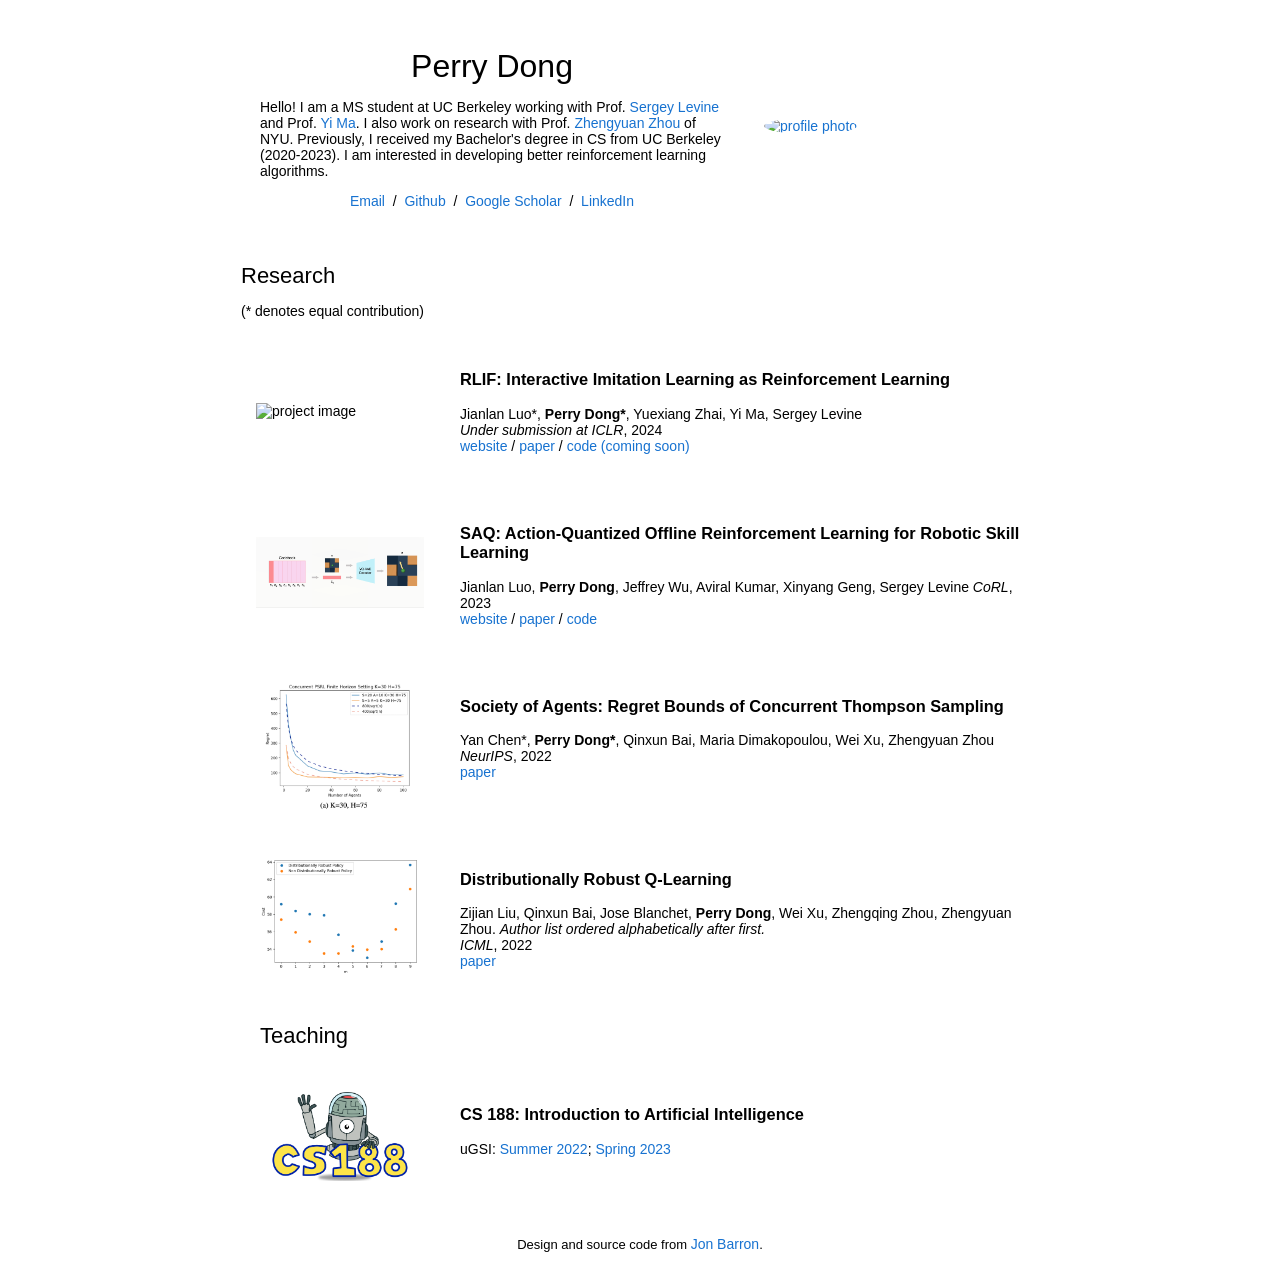
==== index.html @ ad05d61c "update index.html" ====
<!DOCTYPE HTML>
<html lang="en">
  <head>
    <meta http-equiv="Content-Type" content="text/html; charset=UTF-8">

    <title>Perry Dong</title>

    <meta name="author" content="Jon Barron">
    <meta name="viewport" content="width=device-width, initial-scale=1">
    <link rel="shortcut icon" href="images/favicon/favicon.ico" type="image/x-icon">
    <link rel="stylesheet" type="text/css" href="stylesheet.css">

  </head>

  <body>
    <table style="width:100%;max-width:800px;border:0px;border-spacing:0px;border-collapse:separate;margin-right:auto;margin-left:auto;"><tbody>
      <tr style="padding:0px">
        <td style="padding:0px">
          <table style="width:100%;border:0px;border-spacing:0px;border-collapse:separate;margin-right:auto;margin-left:auto;"><tbody>
            <tr style="padding:0px">
              <td style="padding:2.5%;width:63%;vertical-align:middle">
                <p class="name" style="text-align: center;">
                  Perry Dong
                </p>
                <p>
                  Hello! I am a MS student at UC Berkeley working with Prof. <a href="https://people.eecs.berkeley.edu/~svlevine/">Sergey Levine</a> and Prof. <a href="https://people.eecs.berkeley.edu/~yima/">Yi Ma</a>. I also work on research with Prof. <a href="https://pages.stern.nyu.edu/~zzhou/?_ga=2.147538871.1429960173.1701208493-2122767997.1701114347">Zhengyuan Zhou</a> of NYU.


  Previously, I received my Bachelor's degree in CS from UC Berkeley (2020-2023). I am interested in developing better reinforcement learning algorithms.


                </p>
                <p style="text-align:center">
                  <a href="mailto:perrydong@berkeley.edu">Email</a>
                   &nbsp;/&nbsp;
                  <a href="https://github.com/pd-perry/">Github</a>
                  &nbsp;/&nbsp;
                  <a href="https://scholar.google.com/citations?user=655JRB0AAAAJ&hl=en">Google Scholar</a>
                  &nbsp;/&nbsp;
                  <a href="https://www.linkedin.com/in/perry-dong-b6a6141a3/">LinkedIn</a>
                </p>
              </td>
              <td style="padding:2.5%;width:40%;max-width:40%">
                <a href="pp.jpg"><img style="width:100%;max-width:80%;object-fit: cover; border-radius: 50%;" alt="profile photo" src="pp.jpg" class="hoverZoomLink"></a>
              </td>
            </tr>
          </tbody></table>


          <table style="width:100%;border:0px;border-spacing:0px;border-collapse:separate;margin-right:auto;margin-left:auto;"><tbody>
              <tr>
              <td style="padding-top:20px;width:100%;vertical-align:middle">
                <h2>Research</h2>
                <p>(* denotes equal contribution)</p>
<!--                 <p>
                 Lorem ipsum dolor sit amet, consectetur adipiscing elit. Aliquam rhoncus eleifend dictum. Ut nec eros accumsan, accumsan justo sit amet, posuere mi. Vestibulum id magna eget augue elementum semper. Nulla velit nunc, molestie ut fermentum et, tempus in diam. Phasellus erat felis, finibus vel leo vitae, finibus ultricies lacus. Aenean vitae posuere urna.
                </p> -->
              </td>
            </tr>
          </tbody></table>


<table style="width:100%;border:0px;border-spacing:0px;border-collapse:separate;margin-right:auto;margin-left:auto;">

          <tbody>
            <tr>
            <td style="padding:2%;width:25%;vertical-align:middle;min-width:120px">
              <img src="rlif_animation.gif" alt="project image" style="width:auto; height:auto; max-width:100%;">
            </td>
            <td style="padding:2.5%;width:75%;vertical-align:middle">
              <h3>RLIF: Interactive Imitation Learning as Reinforcement Learning</h3>
              Jianlan Luo*, <strong>Perry Dong*</strong>, Yuexiang Zhai, Yi Ma, Sergey Levine

              <br>
              <em>Under submission at ICLR</em>, 2024 <br>

              <a href="https://rlif-page.github.io">website</a> /


              <a href="https://arxiv.org/pdf/2311.12996.pdf">paper</a> /


              <a href="">code (coming soon)</a>



              <p></p>
            </td>
          </tr>
          <tr>
          <td style="padding:2%;width:25%;vertical-align:middle;min-width:120px">
            <img src="saq_animation.gif" alt="project image" style="width:auto; height:auto; max-width:100%;">
          </td>
          <td style="padding:2.5%;width:75%;vertical-align:middle">
            <h3>SAQ: Action-Quantized Offline Reinforcement Learning for Robotic Skill Learning</h3>
            Jianlan Luo, <strong>Perry Dong</strong>, Jeffrey Wu, Aviral Kumar, Xinyang Geng, Sergey Levine
            <em>CoRL</em>, 2023 <br>

            <a href="https://saqrl.github.io">website</a> /


            <a href="https://arxiv.org/pdf/2310.11731.pdf">paper</a> /


            <a href="https://github.com/jianlanluo/SAQ">code</a>



            <p></p>
          </td>
        </tr>
        <tr>
        <td style="padding:2.5%;width:25%;vertical-align:middle;min-width:120px">
          <img src="psrl.png" alt="project image" style="width:auto; height:auto; max-width:100%;">
        </td>

        <td style="padding:2.5%;width:75%;vertical-align:top">
          <h3>Society of Agents: Regret Bounds of Concurrent Thompson Sampling</h3>
          Yan Chen*, <strong>Perry Dong*</strong>, Qinxun Bai, Maria Dimakopoulou, Wei Xu, Zhengyuan Zhou

          <br>
          <em>NeurIPS</em>, 2022 <br>

          <a href="https://proceedings.neurips.cc/paper_files/paper/2022/hash/32133a6a24d6554263d3584e3ac10faa-Abstract-Conference.html">paper</a>



          <p></p>
        </td>
      </tr>
      <tr>
      <td style="padding:2.5%;width:25%;vertical-align:middle;min-width:120px">
        <img src="drq.png" alt="project image" style="width:auto; height:auto; max-width:100%;">
      </td>
      <td style="padding:2.5%;width:75%;vertical-align:top">
        <h3>Distributionally Robust Q-Learning</h3>
        Zijian Liu, Qinxun Bai, Jose Blanchet, <strong>Perry Dong</strong>, Wei Xu, Zhengqing Zhou, Zhengyuan Zhou. <em>Author list ordered alphabetically after first.</em>

        <br>
        <em>ICML</em>, 2022 <br>


        <a href="https://proceedings.mlr.press/v162/liu22a.html">paper</a>



        <p></p>
      </td>
    </tr>
	  </tbody>
</table>





<table style="width:100%;border:0px;border-spacing:0px;border-collapse:separate;margin-right:auto;margin-left:auto;"><tbody>
              <tr>
              <td style="padding:20px;width:100%;vertical-align:middle">
                <h2>Teaching</h2>
<!--                 <p>
                 Lorem ipsum dolor sit amet, consectetur adipiscing elit. Aliquam rhoncus eleifend dictum. Ut nec eros accumsan, accumsan justo sit amet, posuere mi. Vestibulum id magna eget augue elementum semper. Nulla velit nunc, molestie ut fermentum et, tempus in diam. Phasellus erat felis, finibus vel leo vitae, finibus ultricies lacus. Aenean vitae posuere urna.
                </p> -->
              </td>
            </tr>
          </tbody></table>
          <table style="width:100%;border:0px;border-spacing:0px;border-collapse:separate;margin-right:auto;margin-left:auto;"><tbody>

<tr>

            <td style="padding:2.5%;width:25%;vertical-align:middle;min-width:120px">
              <img src="188.png" alt="project image" style="width:auto; height:auto; max-width:100%;">
            </td>

            <td style="padding:2.5%;width:75%;vertical-align:top">
              <h3>CS 188: Introduction to Artificial Intelligence</h3>
              <!-- <br> -->
              <p></p>
              <p>uGSI: <a href="https://inst.eecs.berkeley.edu/~cs188/su22/">Summer 2022</a>; <a href="https://inst.eecs.berkeley.edu/~cs188/sp23/">Spring 2023</a></p>
              <br>

            </td>
          </tr>




          <table style="width:100%;border:0px;border-spacing:0px;border-collapse:separate;margin-right:auto;margin-left:auto;"><tbody>
            <tr>
              <td style="padding:0px">
                <br>
                <p style="text-align:center;font-size:small;">
                  Design and source code from <a href="hhttps://jonbarron.info/">Jon Barron</a>.
                </p>
              </td>
            </tr>
          </tbody></table>
        </td>
      </tr>
    </table>
  </body>
</html>
---- stylesheet.css ----
/* latin-ext */
@font-face {
  font-family: 'Lato';
  font-style: italic;
  font-weight: 400;
  src: local('Lato Italic'), local('Lato-Italic'), url(https://fonts.gstatic.com/s/lato/v15/S6u8w4BMUTPHjxsAUi-qNiXg7eU0.woff2) format('woff2');
  unicode-range: U+0100-024F, U+0259, U+1E00-1EFF, U+2020, U+20A0-20AB, U+20AD-20CF, U+2113, U+2C60-2C7F, U+A720-A7FF;
}
/* latin */
@font-face {
  font-family: 'Lato';
  font-style: italic;
  font-weight: 400;
  src: local('Lato Italic'), local('Lato-Italic'), url(https://fonts.gstatic.com/s/lato/v15/S6u8w4BMUTPHjxsAXC-qNiXg7Q.woff2) format('woff2');
  unicode-range: U+0000-00FF, U+0131, U+0152-0153, U+02BB-02BC, U+02C6, U+02DA, U+02DC, U+2000-206F, U+2074, U+20AC, U+2122, U+2191, U+2193, U+2212, U+2215, U+FEFF, U+FFFD;
}
/* latin-ext */
@font-face {
  font-family: 'Lato';
  font-style: italic;
  font-weight: 700;
  src: local('Lato Bold Italic'), local('Lato-BoldItalic'), url(https://fonts.gstatic.com/s/lato/v15/S6u_w4BMUTPHjxsI5wq_FQftx9897sxZ.woff2) format('woff2');
  unicode-range: U+0100-024F, U+0259, U+1E00-1EFF, U+2020, U+20A0-20AB, U+20AD-20CF, U+2113, U+2C60-2C7F, U+A720-A7FF;
}
/* latin */
@font-face {
  font-family: 'Lato';
  font-style: italic;
  font-weight: 700;
  src: local('Lato Bold Italic'), local('Lato-BoldItalic'), url(https://fonts.gstatic.com/s/lato/v15/S6u_w4BMUTPHjxsI5wq_Gwftx9897g.woff2) format('woff2');
  unicode-range: U+0000-00FF, U+0131, U+0152-0153, U+02BB-02BC, U+02C6, U+02DA, U+02DC, U+2000-206F, U+2074, U+20AC, U+2122, U+2191, U+2193, U+2212, U+2215, U+FEFF, U+FFFD;
}
/* latin-ext */
@font-face {
  font-family: 'Lato';
  font-style: normal;
  font-weight: 400;
  src: local('Lato Regular'), local('Lato-Regular'), url(https://fonts.gstatic.com/s/lato/v15/S6uyw4BMUTPHjxAwXiWtFCfQ7A.woff2) format('woff2');
  unicode-range: U+0100-024F, U+0259, U+1E00-1EFF, U+2020, U+20A0-20AB, U+20AD-20CF, U+2113, U+2C60-2C7F, U+A720-A7FF;
}
/* latin */
@font-face {
  font-family: 'Lato';
  font-style: normal;
  font-weight: 400;
  src: local('Lato Regular'), local('Lato-Regular'), url(https://fonts.gstatic.com/s/lato/v15/S6uyw4BMUTPHjx4wXiWtFCc.woff2) format('woff2');
  unicode-range: U+0000-00FF, U+0131, U+0152-0153, U+02BB-02BC, U+02C6, U+02DA, U+02DC, U+2000-206F, U+2074, U+20AC, U+2122, U+2191, U+2193, U+2212, U+2215, U+FEFF, U+FFFD;
}
/* latin-ext */
@font-face {
  font-family: 'Lato';
  font-style: normal;
  font-weight: 700;
  src: local('Lato Bold'), local('Lato-Bold'), url(https://fonts.gstatic.com/s/lato/v15/S6u9w4BMUTPHh6UVSwaPGQ3q5d0N7w.woff2) format('woff2');
  unicode-range: U+0100-024F, U+0259, U+1E00-1EFF, U+2020, U+20A0-20AB, U+20AD-20CF, U+2113, U+2C60-2C7F, U+A720-A7FF;
}
/* latin */
@font-face {
  font-family: 'Lato';
  font-style: normal;
  font-weight: 700;
  src: local('Lato Bold'), local('Lato-Bold'), url(https://fonts.gstatic.com/s/lato/v15/S6u9w4BMUTPHh6UVSwiPGQ3q5d0.woff2) format('woff2');
  unicode-range: U+0000-00FF, U+0131, U+0152-0153, U+02BB-02BC, U+02C6, U+02DA, U+02DC, U+2000-206F, U+2074, U+20AC, U+2122, U+2191, U+2193, U+2212, U+2215, U+FEFF, U+FFFD;
}

a {
  color: #1772d0;
  text-decoration: none;
}

a:focus,
a:hover {
  color: #f09228;
  text-decoration: none;
}

body,
td,
th,
tr,
p,
a {
  font-family: 'Lato', Verdana, Helvetica, sans-serif;
  font-size: 14px;
}

strong {
  font-family: 'Lato', Verdana, Helvetica, sans-serif;
  font-size: 14px;
}

h2 {
  margin: 0;
  font-weight: normal;
  font-family: 'Lato', Verdana, Helvetica, sans-serif;
  font-size: 22px;
}

.papertitle {
  font-family: 'Lato', Verdana, Helvetica, sans-serif;
  font-size: 14px;
  font-weight: 700;
}

.name {
  padding-top: 20px;
  margin: 0;
  font-family: 'Lato', Verdana, Helvetica, sans-serif;
  font-size: 32px;
}

.one {
  width: 160px;
  height: 160px;
  position: relative;
}

.two {
  width: 160px;
  height: 160px;
  position: absolute;
  transition: opacity .2s ease-in-out;
  -moz-transition: opacity .2s ease-in-out;
  -webkit-transition: opacity .2s ease-in-out;
}

.fade {
  transition: opacity .2s ease-in-out;
  -moz-transition: opacity .2s ease-in-out;
  -webkit-transition: opacity .2s ease-in-out;
}

span.highlight {
  background-color: #ffffd0;
}
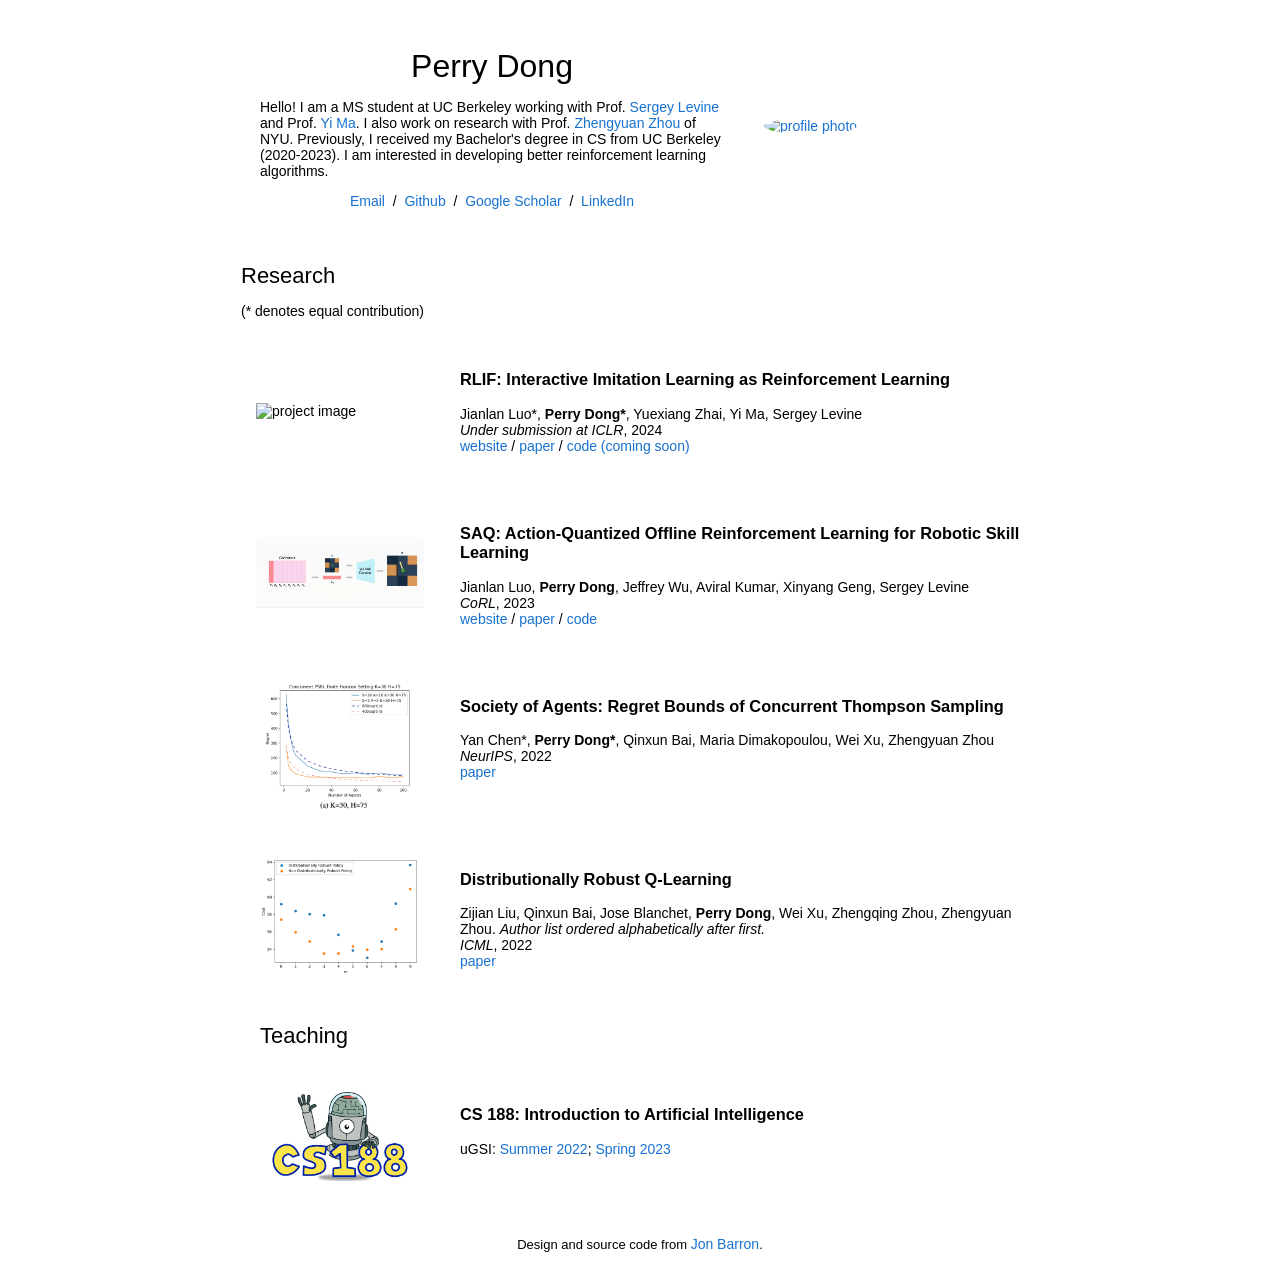
==== commit 2fa1388b: "update index.html" ====
--- a/index.html
+++ b/index.html
@@ -93,7 +93,7 @@
           </td>
           <td style="padding:2.5%;width:75%;vertical-align:middle">
             <h3>SAQ: Action-Quantized Offline Reinforcement Learning for Robotic Skill Learning</h3>
-            Jianlan Luo, <strong>Perry Dong</strong>, Jeffrey Wu, Aviral Kumar, Xinyang Geng, Sergey Levine
+            Jianlan Luo, <strong>Perry Dong</strong>, Jeffrey Wu, Aviral Kumar, Xinyang Geng, Sergey Levine <br>
             <em>CoRL</em>, 2023 <br>
 
             <a href="https://saqrl.github.io">website</a> /
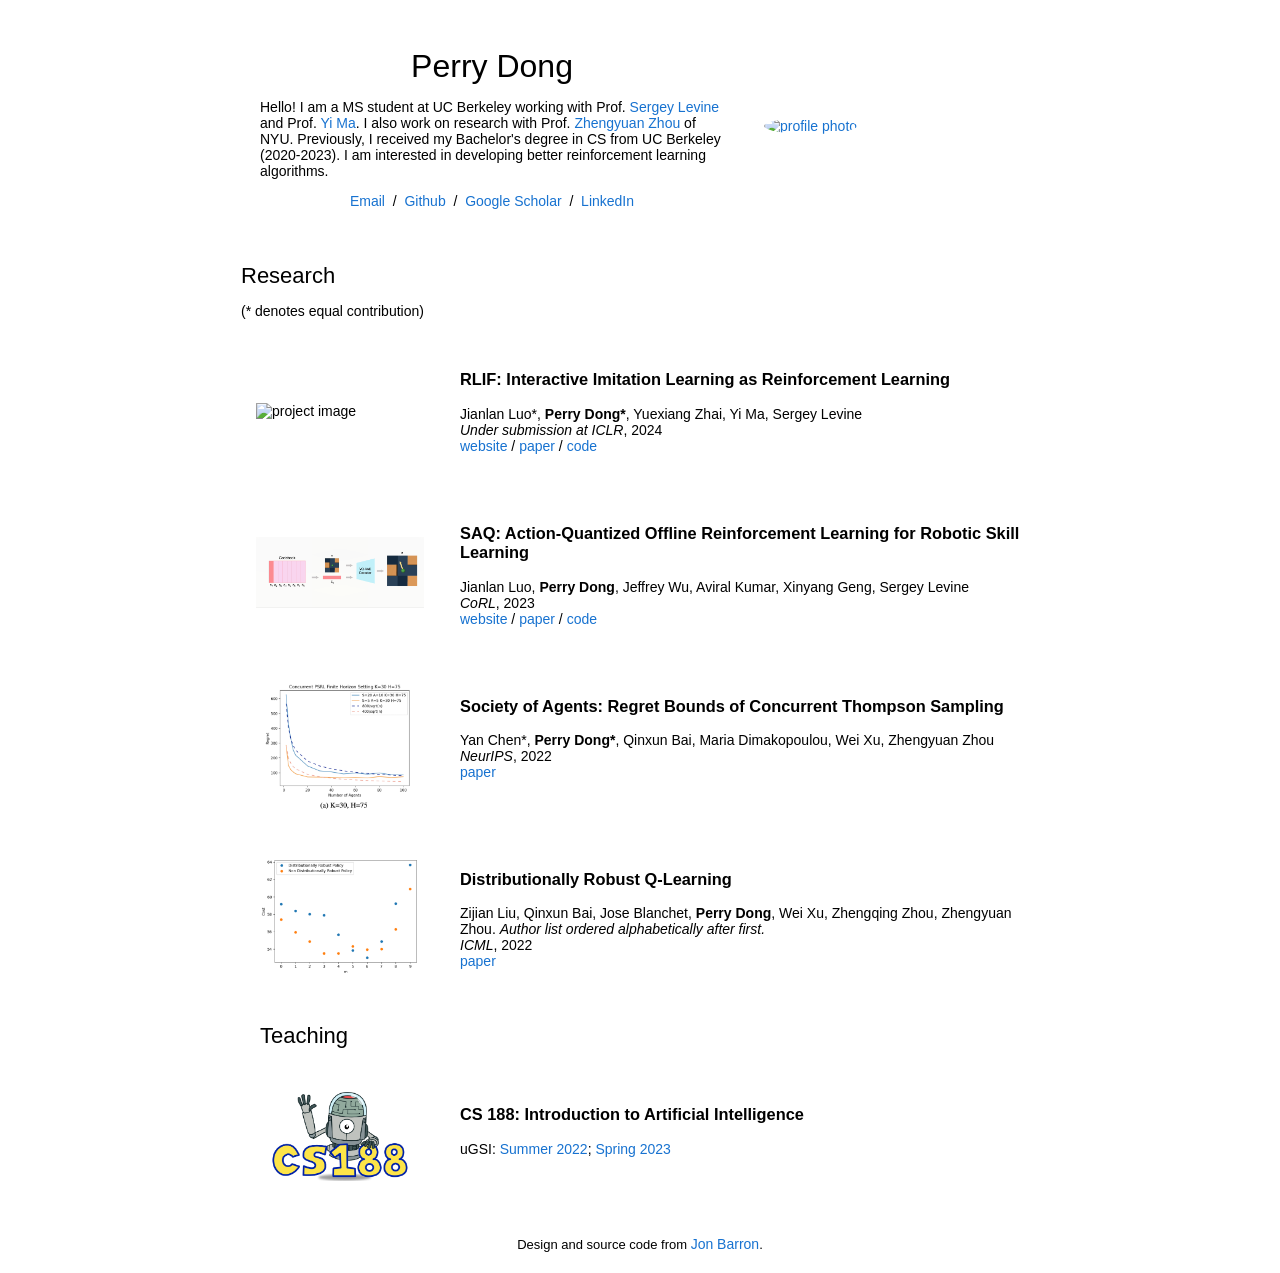
==== commit 50847060: "Update index.html" ====
--- a/index.html
+++ b/index.html
@@ -5,7 +5,7 @@
 
     <title>Perry Dong</title>
 
-    <meta name="author" content="Jon Barron">
+    <meta name="author" content="Perry Dong">
     <meta name="viewport" content="width=device-width, initial-scale=1">
     <link rel="shortcut icon" href="images/favicon/favicon.ico" type="image/x-icon">
     <link rel="stylesheet" type="text/css" href="stylesheet.css">
@@ -80,7 +80,7 @@
               <a href="https://arxiv.org/pdf/2311.12996.pdf">paper</a> /
 
 
-              <a href="">code (coming soon)</a>
+              <a href="https://github.com/pd-perry/RLIF">code</a>
 
 
 
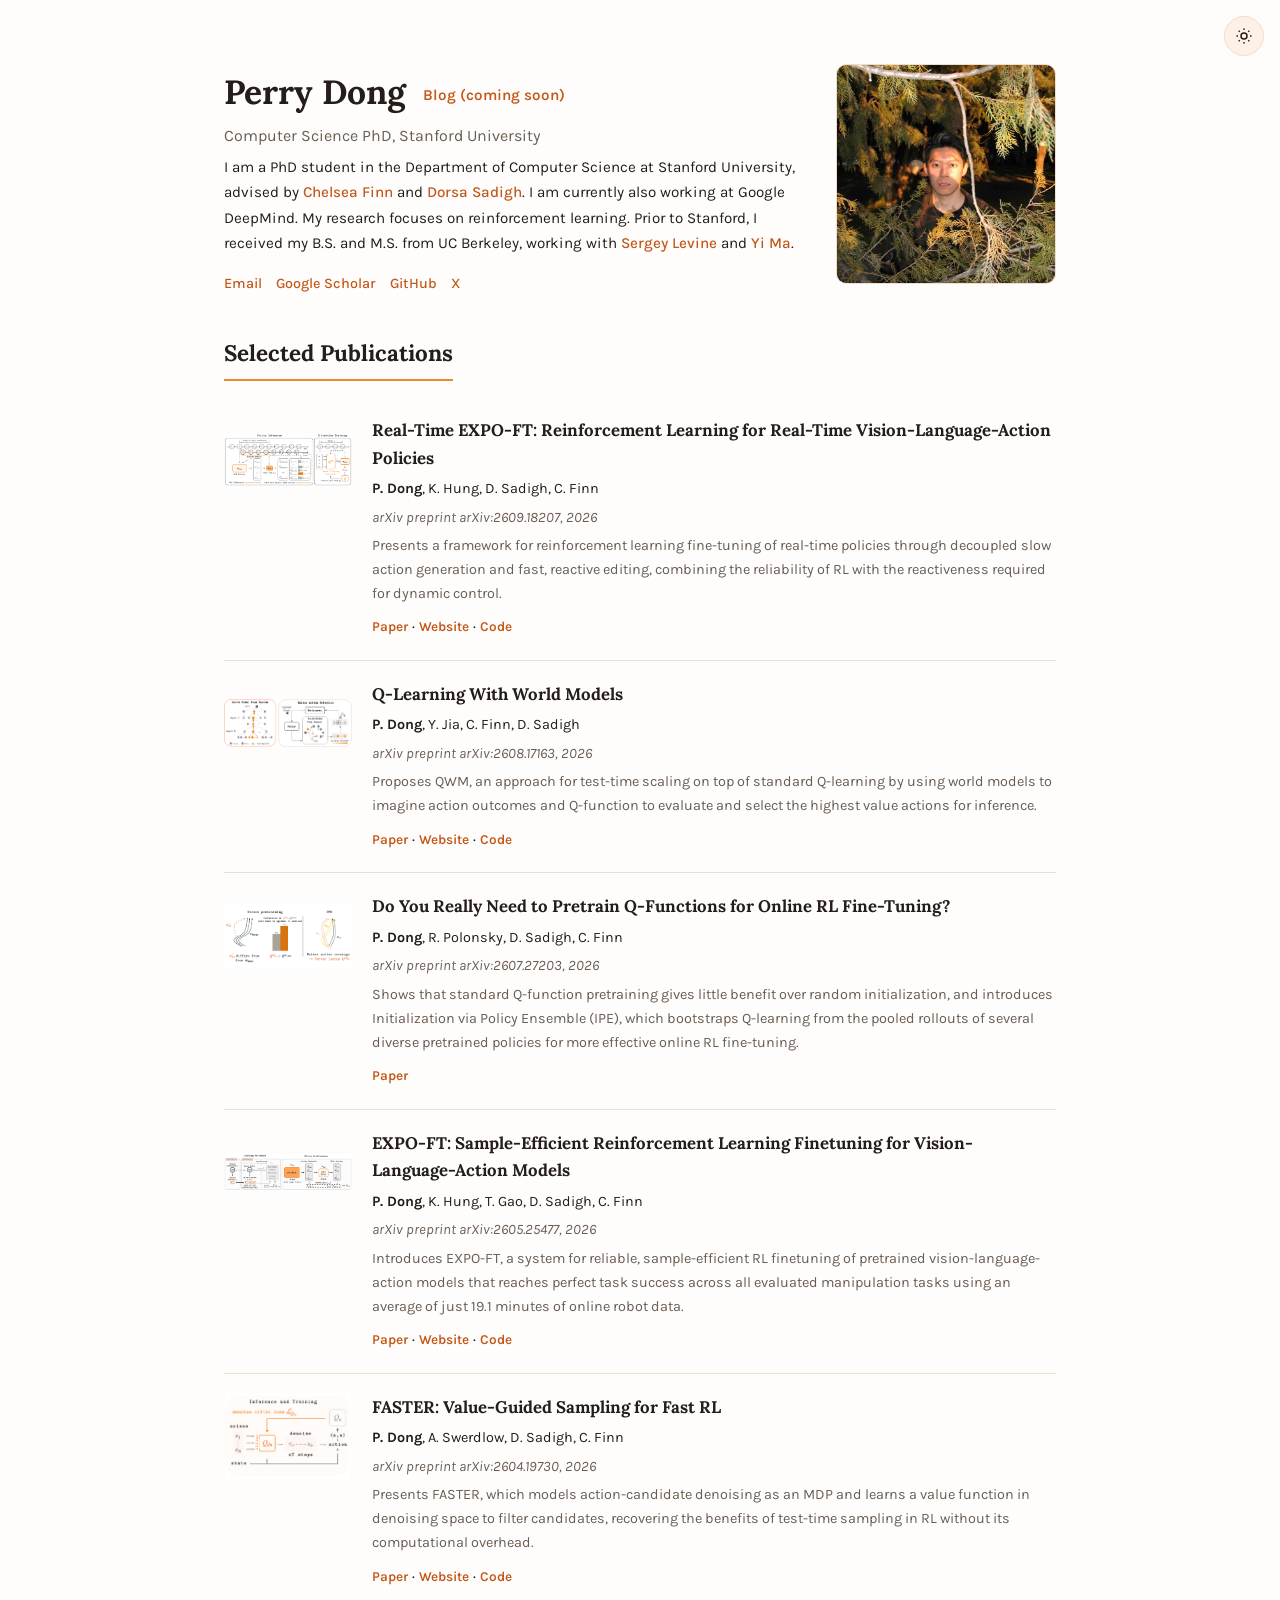
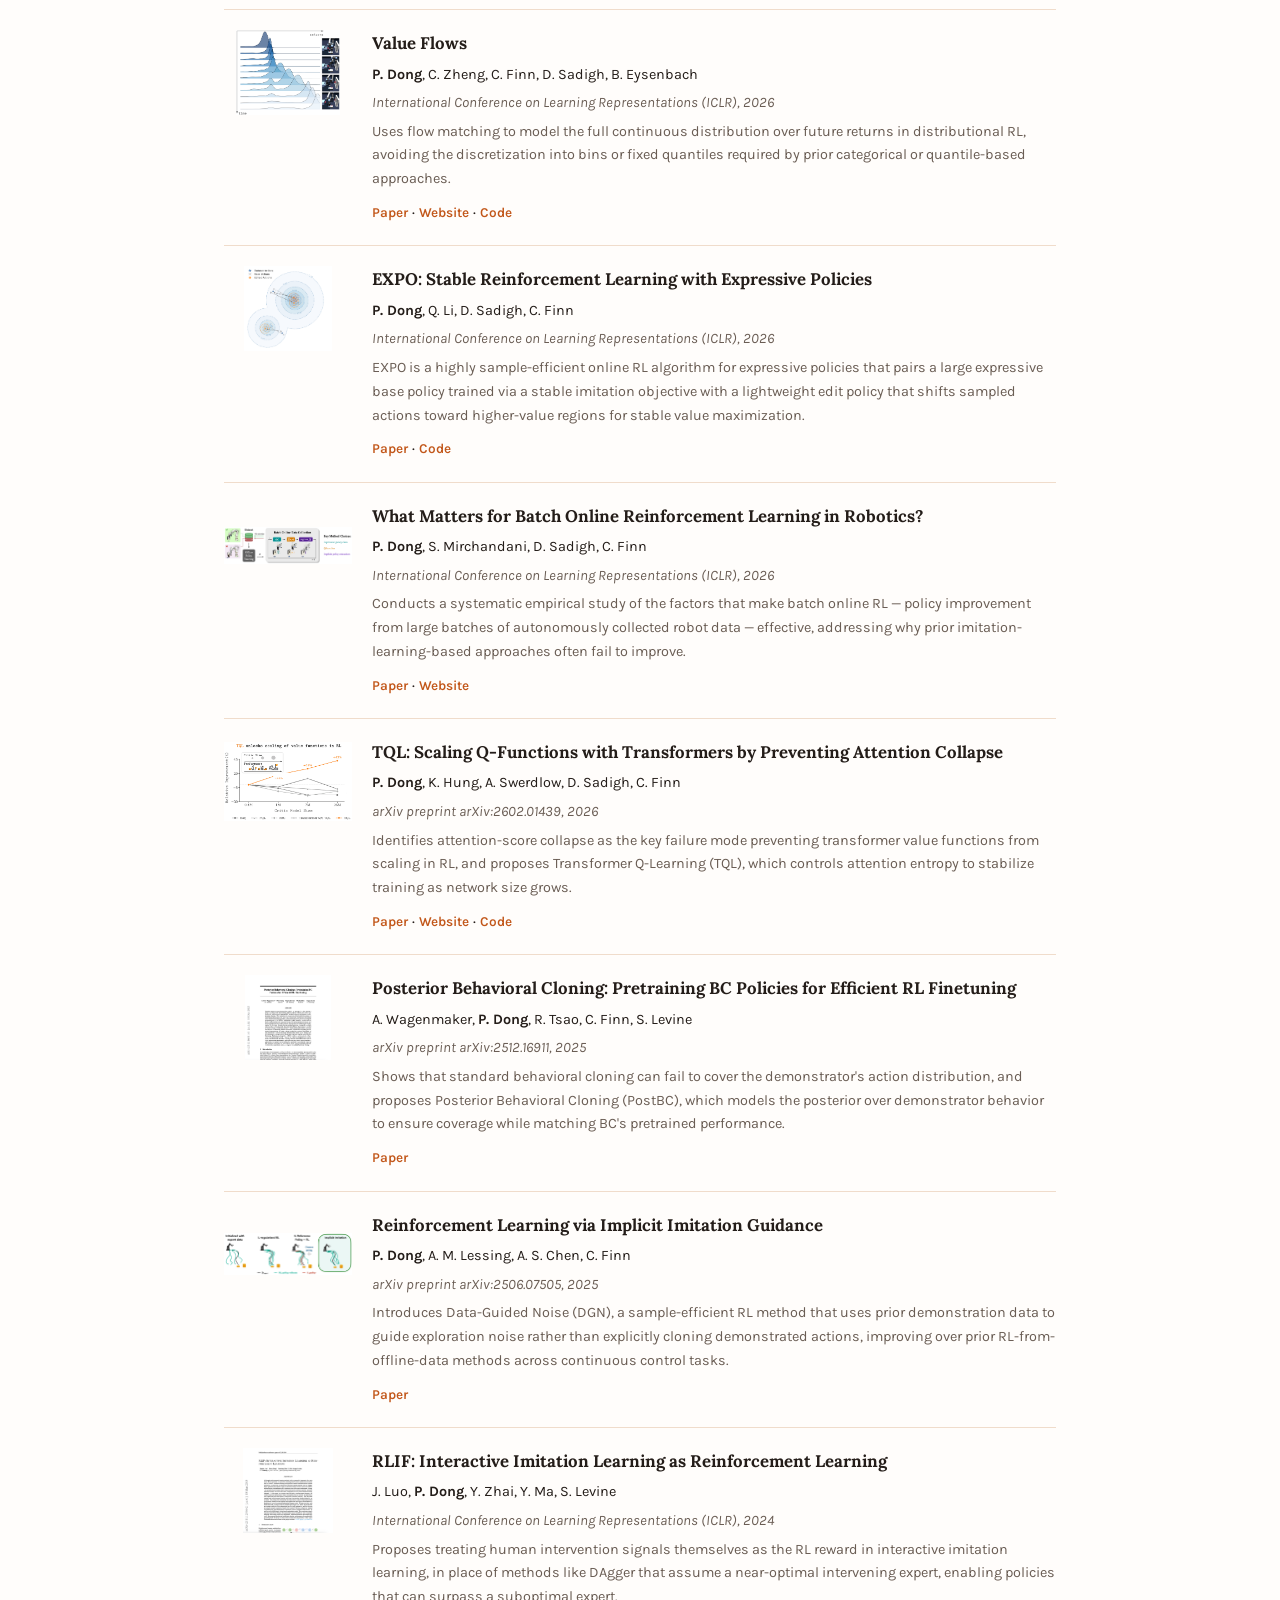
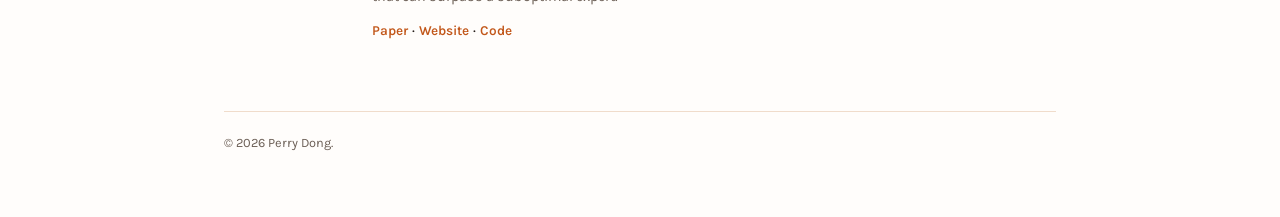
==== commit 3eca2ee1: "website" ====
--- a/index.html
+++ b/index.html
@@ -1,202 +1,217 @@
-<!DOCTYPE HTML>
+<!DOCTYPE html>
 <html lang="en">
-  <head>
-    <meta http-equiv="Content-Type" content="text/html; charset=UTF-8">
-
-    <title>Perry Dong</title>
-
-    <meta name="author" content="Perry Dong">
-    <meta name="viewport" content="width=device-width, initial-scale=1">
-    <link rel="shortcut icon" href="images/favicon/favicon.ico" type="image/x-icon">
-    <link rel="stylesheet" type="text/css" href="stylesheet.css">
-
-  </head>
-
-  <body>
-    <table style="width:100%;max-width:800px;border:0px;border-spacing:0px;border-collapse:separate;margin-right:auto;margin-left:auto;"><tbody>
-      <tr style="padding:0px">
-        <td style="padding:0px">
-          <table style="width:100%;border:0px;border-spacing:0px;border-collapse:separate;margin-right:auto;margin-left:auto;"><tbody>
-            <tr style="padding:0px">
-              <td style="padding:2.5%;width:63%;vertical-align:middle">
-                <p class="name" style="text-align: center;">
-                  Perry Dong
-                </p>
-                <p>
-                  Hello! I am a MS student at UC Berkeley working with Prof. <a href="https://people.eecs.berkeley.edu/~svlevine/">Sergey Levine</a> and Prof. <a href="https://people.eecs.berkeley.edu/~yima/">Yi Ma</a>. I also work on research with Prof. <a href="https://pages.stern.nyu.edu/~zzhou/?_ga=2.147538871.1429960173.1701208493-2122767997.1701114347">Zhengyuan Zhou</a> of NYU.
-
-
-  Previously, I received my Bachelor's degree in CS from UC Berkeley (2020-2023). I am interested in developing better reinforcement learning algorithms.
-
-
-                </p>
-                <p style="text-align:center">
-                  <a href="mailto:perrydong@berkeley.edu">Email</a>
-                   &nbsp;/&nbsp;
-                  <a href="https://github.com/pd-perry/">Github</a>
-                  &nbsp;/&nbsp;
-                  <a href="https://scholar.google.com/citations?user=655JRB0AAAAJ&hl=en">Google Scholar</a>
-                  &nbsp;/&nbsp;
-                  <a href="https://www.linkedin.com/in/perry-dong-b6a6141a3/">LinkedIn</a>
-                </p>
-              </td>
-              <td style="padding:2.5%;width:40%;max-width:40%">
-                <a href="pp.jpg"><img style="width:100%;max-width:80%;object-fit: cover; border-radius: 50%;" alt="profile photo" src="pp.jpg" class="hoverZoomLink"></a>
-              </td>
-            </tr>
-          </tbody></table>
-
-
-          <table style="width:100%;border:0px;border-spacing:0px;border-collapse:separate;margin-right:auto;margin-left:auto;"><tbody>
-              <tr>
-              <td style="padding-top:20px;width:100%;vertical-align:middle">
-                <h2>Research</h2>
-                <p>(* denotes equal contribution)</p>
-<!--                 <p>
-                 Lorem ipsum dolor sit amet, consectetur adipiscing elit. Aliquam rhoncus eleifend dictum. Ut nec eros accumsan, accumsan justo sit amet, posuere mi. Vestibulum id magna eget augue elementum semper. Nulla velit nunc, molestie ut fermentum et, tempus in diam. Phasellus erat felis, finibus vel leo vitae, finibus ultricies lacus. Aenean vitae posuere urna.
-                </p> -->
-              </td>
-            </tr>
-          </tbody></table>
-
-
-<table style="width:100%;border:0px;border-spacing:0px;border-collapse:separate;margin-right:auto;margin-left:auto;">
-
-          <tbody>
-            <tr>
-            <td style="padding:2%;width:25%;vertical-align:middle;min-width:120px">
-              <img src="rlif_animation.gif" alt="project image" style="width:auto; height:auto; max-width:100%;">
-            </td>
-            <td style="padding:2.5%;width:75%;vertical-align:middle">
-              <h3>RLIF: Interactive Imitation Learning as Reinforcement Learning</h3>
-              Jianlan Luo*, <strong>Perry Dong*</strong>, Yuexiang Zhai, Yi Ma, Sergey Levine
-
-              <br>
-              <em>Under submission at ICLR</em>, 2024 <br>
-
-              <a href="https://rlif-page.github.io">website</a> /
-
-
-              <a href="https://arxiv.org/pdf/2311.12996.pdf">paper</a> /
-
-
-              <a href="https://github.com/pd-perry/RLIF">code</a>
-
-
-
-              <p></p>
-            </td>
-          </tr>
-          <tr>
-          <td style="padding:2%;width:25%;vertical-align:middle;min-width:120px">
-            <img src="saq_animation.gif" alt="project image" style="width:auto; height:auto; max-width:100%;">
-          </td>
-          <td style="padding:2.5%;width:75%;vertical-align:middle">
-            <h3>SAQ: Action-Quantized Offline Reinforcement Learning for Robotic Skill Learning</h3>
-            Jianlan Luo, <strong>Perry Dong</strong>, Jeffrey Wu, Aviral Kumar, Xinyang Geng, Sergey Levine <br>
-            <em>CoRL</em>, 2023 <br>
-
-            <a href="https://saqrl.github.io">website</a> /
-
-
-            <a href="https://arxiv.org/pdf/2310.11731.pdf">paper</a> /
-
-
-            <a href="https://github.com/jianlanluo/SAQ">code</a>
-
-
-
-            <p></p>
-          </td>
-        </tr>
-        <tr>
-        <td style="padding:2.5%;width:25%;vertical-align:middle;min-width:120px">
-          <img src="psrl.png" alt="project image" style="width:auto; height:auto; max-width:100%;">
-        </td>
-
-        <td style="padding:2.5%;width:75%;vertical-align:top">
-          <h3>Society of Agents: Regret Bounds of Concurrent Thompson Sampling</h3>
-          Yan Chen*, <strong>Perry Dong*</strong>, Qinxun Bai, Maria Dimakopoulou, Wei Xu, Zhengyuan Zhou
-
-          <br>
-          <em>NeurIPS</em>, 2022 <br>
-
-          <a href="https://proceedings.neurips.cc/paper_files/paper/2022/hash/32133a6a24d6554263d3584e3ac10faa-Abstract-Conference.html">paper</a>
-
-
-
-          <p></p>
-        </td>
-      </tr>
-      <tr>
-      <td style="padding:2.5%;width:25%;vertical-align:middle;min-width:120px">
-        <img src="drq.png" alt="project image" style="width:auto; height:auto; max-width:100%;">
-      </td>
-      <td style="padding:2.5%;width:75%;vertical-align:top">
-        <h3>Distributionally Robust Q-Learning</h3>
-        Zijian Liu, Qinxun Bai, Jose Blanchet, <strong>Perry Dong</strong>, Wei Xu, Zhengqing Zhou, Zhengyuan Zhou. <em>Author list ordered alphabetically after first.</em>
-
-        <br>
-        <em>ICML</em>, 2022 <br>
-
-
-        <a href="https://proceedings.mlr.press/v162/liu22a.html">paper</a>
-
-
-
-        <p></p>
-      </td>
-    </tr>
-	  </tbody>
-</table>
-
-
-
-
-
-<table style="width:100%;border:0px;border-spacing:0px;border-collapse:separate;margin-right:auto;margin-left:auto;"><tbody>
-              <tr>
-              <td style="padding:20px;width:100%;vertical-align:middle">
-                <h2>Teaching</h2>
-<!--                 <p>
-                 Lorem ipsum dolor sit amet, consectetur adipiscing elit. Aliquam rhoncus eleifend dictum. Ut nec eros accumsan, accumsan justo sit amet, posuere mi. Vestibulum id magna eget augue elementum semper. Nulla velit nunc, molestie ut fermentum et, tempus in diam. Phasellus erat felis, finibus vel leo vitae, finibus ultricies lacus. Aenean vitae posuere urna.
-                </p> -->
-              </td>
-            </tr>
-          </tbody></table>
-          <table style="width:100%;border:0px;border-spacing:0px;border-collapse:separate;margin-right:auto;margin-left:auto;"><tbody>
-
-<tr>
-
-            <td style="padding:2.5%;width:25%;vertical-align:middle;min-width:120px">
-              <img src="188.png" alt="project image" style="width:auto; height:auto; max-width:100%;">
-            </td>
-
-            <td style="padding:2.5%;width:75%;vertical-align:top">
-              <h3>CS 188: Introduction to Artificial Intelligence</h3>
-              <!-- <br> -->
-              <p></p>
-              <p>uGSI: <a href="https://inst.eecs.berkeley.edu/~cs188/su22/">Summer 2022</a>; <a href="https://inst.eecs.berkeley.edu/~cs188/sp23/">Spring 2023</a></p>
-              <br>
-
-            </td>
-          </tr>
-
-
-
-
-          <table style="width:100%;border:0px;border-spacing:0px;border-collapse:separate;margin-right:auto;margin-left:auto;"><tbody>
-            <tr>
-              <td style="padding:0px">
-                <br>
-                <p style="text-align:center;font-size:small;">
-                  Design and source code from <a href="hhttps://jonbarron.info/">Jon Barron</a>.
-                </p>
-              </td>
-            </tr>
-          </tbody></table>
-        </td>
-      </tr>
-    </table>
-  </body>
+<head>
+<meta charset="UTF-8">
+<meta name="viewport" content="width=device-width, initial-scale=1.0">
+<title>Perry Dong</title>
+<meta name="description" content="Personal academic homepage of Perry Dong.">
+<link rel="preconnect" href="https://fonts.googleapis.com">
+<link rel="preconnect" href="https://fonts.gstatic.com" crossorigin>
+<link href="https://fonts.googleapis.com/css2?family=Lora:ital,wght@0,400;0,600;0,700;1,400&family=Karla:ital,wght@0,400;0,500;0,600;0,700;1,400&display=swap" rel="stylesheet">
+<link rel="stylesheet" href="style.css">
+<link rel="icon" href="assets/favicon.svg" type="image/svg+xml">
+</head>
+<body>
+
+<button id="theme-toggle" aria-label="Toggle dark mode" title="Toggle dark mode">
+  <svg id="icon-sun" viewBox="0 0 24 24" fill="none" stroke="currentColor" stroke-width="2"><circle cx="12" cy="12" r="4"/><path d="M12 2v2M12 20v2M4.93 4.93l1.41 1.41M17.66 17.66l1.41 1.41M2 12h2M20 12h2M6.34 17.66l-1.41 1.41M19.07 4.93l-1.41 1.41"/></svg>
+  <svg id="icon-moon" viewBox="0 0 24 24" fill="none" stroke="currentColor" stroke-width="2"><path d="M21 12.79A9 9 0 1 1 11.21 3 7 7 0 0 0 21 12.79Z"/></svg>
+</button>
+
+<div class="wrap">
+
+  <header class="hero">
+    <div class="hero-text">
+      <h1>Perry Dong <a href="blog.html" class="blog-link">Blog (coming soon)</a></h1>
+      <p class="tagline">Computer Science PhD, Stanford University</p>
+      <p class="intro">
+        I am a PhD student in the Department of Computer Science at Stanford University, advised by
+        <a href="https://ai.stanford.edu/~cbfinn/">Chelsea Finn</a> and <a href="https://dorsa.fyi/">Dorsa Sadigh</a>. I am currently also working at Google DeepMind. My research focuses on reinforcement learning. Prior to
+        Stanford, I received my B.S. and M.S. from UC Berkeley,
+        working with <a href="https://people.eecs.berkeley.edu/~svlevine/">Sergey Levine</a> and <a href="https://www.ai.hku.hk/people/academic-staff/mayi">Yi Ma</a>.
+      </p>
+
+      <nav class="links" aria-label="Contact and profile links">
+        <a href="mailto:perryd@stanford.edu">Email</a>
+        <a href="https://scholar.google.com/citations?user=3Eu7CagAAAAJ&hl=en">Google Scholar</a>
+        <a href="https://github.com/pd-perry">GitHub</a>
+        <a href="https://x.com/perryadong">X</a>
+      </nav>
+    </div>
+
+    <div class="hero-photo">
+      <img src="perrydong.jpg" alt="Profile photo" width="220" height="220">
+    </div>
+  </header>
+
+  <!-- <nav class="sections-nav" aria-label="Page sections">
+    <a href="#publications">Publications</a>
+  </nav> -->
+
+  <main>
+
+    <section id="publications">
+      <h2>Selected Publications</h2>
+
+      <article class="pub">
+        <div class="pub-thumb"><img src="figures/real-time_expo-ft.png" alt="Real-Time EXPO-FT figure"></div>
+        <div class="pub-body">
+          <h3>Real-Time EXPO-FT: Reinforcement Learning for Real-Time Vision-Language-Action Policies</h3>
+          <p class="pub-authors"><strong>P. Dong</strong>, K. Hung, D. Sadigh, C. Finn</p>
+          <p class="pub-venue">arXiv preprint arXiv:2609.18207, 2026</p>
+          <p class="pub-abstract">Presents a framework for reinforcement
+learning fine-tuning of real-time policies through decoupled slow action generation and fast, reactive editing, combining the reliability of RL with the reactiveness required for dynamic control.</p>
+          <div class="pub-links">
+            <a href="https://arxiv.org/abs/2609.18207">Paper</a> · <a href="https://pd-perry.github.io/real-time-expo-ft/">Website</a> · <a href="https://github.com/pd-perry/expo-ft">Code</a>
+          </div>
+        </div>
+      </article>
+
+      <article class="pub">
+        <div class="pub-thumb"><img src="figures/qwm.png" alt="Q-Learning With World Models figure"></div>
+        <div class="pub-body">
+          <h3>Q-Learning With World Models</h3>
+          <p class="pub-authors"><strong>P. Dong</strong>, Y. Jia, C. Finn, D. Sadigh</p>
+          <p class="pub-venue">arXiv preprint arXiv:2608.17163, 2026</p>
+          <p class="pub-abstract">Proposes QWM, an approach for test-time scaling on top of standard Q-learning by using world models to imagine action outcomes and Q-function to evaluate and select the highest value actions for inference.</p>
+          <div class="pub-links">
+            <a href="https://arxiv.org/abs/2608.17163">Paper</a> · <a href="https://pd-perry.github.io/qwm/">Website</a> · <a href="#">Code</a>          </div>
+        </div>
+      </article>
+
+      <article class="pub">
+        <div class="pub-thumb"><img src="figures/ipe.png" alt="Do You Really Need to Pretrain Q-Functions for Online RL Fine-Tuning? figure"></div>
+        <div class="pub-body">
+          <h3>Do You Really Need to Pretrain Q-Functions for Online RL Fine-Tuning?</h3>
+          <p class="pub-authors"><strong>P. Dong</strong>, R. Polonsky, D. Sadigh, C. Finn</p>
+          <p class="pub-venue">arXiv preprint arXiv:2607.27203, 2026</p>
+          <p class="pub-abstract">Shows that standard Q-function pretraining gives little benefit over random initialization, and introduces Initialization via Policy Ensemble (IPE), which bootstraps Q-learning from the pooled rollouts of several diverse pretrained policies for more effective online RL fine-tuning. </p>
+          <div class="pub-links">
+            <a href="https://arxiv.org/abs/2607.27203">Paper</a>        </div>
+        </div>
+      </article>
+
+      <article class="pub">
+        <div class="pub-thumb"><img src="figures/expo-ft.png" alt="EXPO-FT figure"></div>
+        <div class="pub-body">
+          <h3>EXPO-FT: Sample-Efficient Reinforcement Learning Finetuning for Vision-Language-Action Models</h3>
+          <p class="pub-authors"><strong>P. Dong</strong>, K. Hung, T. Gao, D. Sadigh, C. Finn</p>
+          <p class="pub-venue">arXiv preprint arXiv:2605.25477, 2026</p>
+          <p class="pub-abstract">Introduces EXPO-FT, a system for reliable, sample-efficient RL finetuning of pretrained vision-language-action models that reaches perfect task success across all evaluated manipulation tasks using an average of just 19.1 minutes of online robot data.</p>
+          <div class="pub-links">
+            <a href="https://arxiv.org/abs/2605.25477">Paper</a> · <a href="https://pd-perry.github.io/expo-ft/">Website</a> · <a href="https://github.com/pd-perry/expo-ft">Code</a>          </div>
+        </div>
+      </article>
+
+      <article class="pub">
+        <div class="pub-thumb"><img src="figures/faster.png" alt="FASTER figure"></div>
+        <div class="pub-body">
+          <h3>FASTER: Value-Guided Sampling for Fast RL</h3>
+          <p class="pub-authors"><strong>P. Dong</strong>, A. Swerdlow, D. Sadigh, C. Finn</p>
+          <p class="pub-venue">arXiv preprint arXiv:2604.19730, 2026</p>
+          <p class="pub-abstract">Presents FASTER, which models action-candidate denoising as an MDP and learns a value function in denoising space to filter candidates, recovering the benefits of test-time sampling in RL without its computational overhead.</p>
+          <div class="pub-links">
+            <a href="https://arxiv.org/abs/2604.19730">Paper</a> · <a href="https://pd-perry.github.io/faster/">Website</a> · <a href="https://github.com/alexanderswerdlow/faster">Code</a>          </div>
+        </div>
+      </article>
+
+      <article class="pub">
+        <div class="pub-thumb"><img src="figures/value_flows.jpg" alt="Value Flows figure"></div>
+        <div class="pub-body">
+          <h3>Value Flows</h3>
+          <p class="pub-authors"><strong>P. Dong</strong>, C. Zheng, C. Finn, D. Sadigh, B. Eysenbach</p>
+          <p class="pub-venue">International Conference on Learning Representations (ICLR), 2026</p>
+          <p class="pub-abstract">Uses flow matching to model the full continuous distribution over future returns in distributional RL, avoiding the discretization into bins or fixed quantiles required by prior categorical or quantile-based approaches.</p>
+          <div class="pub-links">
+            <a href="https://arxiv.org/abs/2510.07650">Paper</a> · <a href="https://pd-perry.github.io/value-flows">Website</a> · <a href="https://github.com/chongyi-zheng/value-flows">Code</a>          </div>
+        </div>
+      </article>
+
+      <article class="pub">
+        <div class="pub-thumb"><img src="figures/expo.png" alt="EXPO figure"></div>
+        <div class="pub-body">
+          <h3>EXPO: Stable Reinforcement Learning with Expressive Policies</h3>
+          <p class="pub-authors"><strong>P. Dong</strong>, Q. Li, D. Sadigh, C. Finn</p>
+          <p class="pub-venue">International Conference on Learning Representations (ICLR), 2026</p>
+          <p class="pub-abstract">EXPO is a highly sample-efficient online RL algorithm for expressive policies that pairs a large expressive base policy trained via a stable imitation objective with a lightweight edit policy that shifts sampled actions toward higher-value regions for stable value maximization.</p>
+          <div class="pub-links">
+            <a href="https://arxiv.org/abs/2507.07986">Paper</a> · <a href="https://github.com/pd-perry/EXPO">Code</a>          </div>
+        </div>
+      </article>
+
+      <article class="pub">
+        <div class="pub-thumb"><img src="figures/batch_online_rl.png" alt="What Matters for Batch Online Reinforcement Learning in Robotics? figure"></div>
+        <div class="pub-body">
+          <h3>What Matters for Batch Online Reinforcement Learning in Robotics?</h3>
+          <p class="pub-authors"><strong>P. Dong</strong>, S. Mirchandani, D. Sadigh, C. Finn</p>
+          <p class="pub-venue">International Conference on Learning Representations (ICLR), 2026</p>
+          <p class="pub-abstract">Conducts a systematic empirical study of the factors that make batch online RL — policy improvement from large batches of autonomously collected robot data — effective, addressing why prior imitation-learning-based approaches often fail to improve.</p>
+          <div class="pub-links">
+            <a href="https://arxiv.org/abs/2505.08078">Paper</a> · <a href="https://pd-perry.github.io/batch-online-rl/">Website</a>         </div>
+        </div>
+      </article>
+
+      <article class="pub">
+        <div class="pub-thumb"><img src="figures/tql.jpg" alt="TQL figure"></div>
+        <div class="pub-body">
+          <h3>TQL: Scaling Q-Functions with Transformers by Preventing Attention Collapse</h3>
+          <p class="pub-authors"><strong>P. Dong</strong>, K. Hung, A. Swerdlow, D. Sadigh, C. Finn</p>
+          <p class="pub-venue">arXiv preprint arXiv:2602.01439, 2026</p>
+          <p class="pub-abstract">Identifies attention-score collapse as the key failure mode preventing transformer value functions from scaling in RL, and proposes Transformer Q-Learning (TQL), which controls attention entropy to stabilize training as network size grows.</p>
+          <div class="pub-links">
+            <a href="https://arxiv.org/abs/2602.01439">Paper</a> · <a href="https://pd-perry.github.io/transformer-q-learning/">Website</a> · <a href="https://github.com/pd-perry/TQL">Code</a>          </div>
+        </div>
+      </article>
+
+      <article class="pub">
+        <div class="pub-thumb"><img src="figures/postbc.png" alt="Posterior Behavioral Cloning figure"></div>
+        <div class="pub-body">
+          <h3>Posterior Behavioral Cloning: Pretraining BC Policies for Efficient RL Finetuning</h3>
+          <p class="pub-authors">A. Wagenmaker, <strong>P. Dong</strong>, R. Tsao, C. Finn, S. Levine</p>
+          <p class="pub-venue">arXiv preprint arXiv:2512.16911, 2025</p>
+          <p class="pub-abstract">Shows that standard behavioral cloning can fail to cover the demonstrator's action distribution, and proposes Posterior Behavioral Cloning (PostBC), which models the posterior over demonstrator behavior to ensure coverage while matching BC's pretrained performance.</p>
+          <div class="pub-links">
+            <a href="https://arxiv.org/abs/2512.16911">Paper</a>         </div>
+        </div>
+      </article>
+
+      <article class="pub">
+        <div class="pub-thumb"><img src="figures/rl_implicit.png" alt="Reinforcement Learning via Implicit Imitation Guidance figure"></div>
+        <div class="pub-body">
+          <h3>Reinforcement Learning via Implicit Imitation Guidance</h3>
+          <p class="pub-authors"><strong>P. Dong</strong>, A. M. Lessing, A. S. Chen, C. Finn</p>
+          <p class="pub-venue">arXiv preprint arXiv:2506.07505, 2025</p>
+          <p class="pub-abstract">Introduces Data-Guided Noise (DGN), a sample-efficient RL method that uses prior demonstration data to guide exploration noise rather than explicitly cloning demonstrated actions, improving over prior RL-from-offline-data methods across continuous control tasks.</p>
+          <div class="pub-links">
+            <a href="https://arxiv.org/abs/2506.07505">Paper</a>         </div>
+        </div>
+      </article>
+
+
+      <article class="pub">
+        <div class="pub-thumb"><img src="figures/rlif.png" alt="RLIF figure"></div>
+        <div class="pub-body">
+          <h3>RLIF: Interactive Imitation Learning as Reinforcement Learning</h3>
+          <p class="pub-authors">J. Luo, <strong>P. Dong</strong>, Y. Zhai, Y. Ma, S. Levine</p>
+          <p class="pub-venue">International Conference on Learning Representations (ICLR), 2024</p>
+          <p class="pub-abstract">Proposes treating human intervention signals themselves as the RL reward in interactive imitation learning, in place of methods like DAgger that assume a near-optimal intervening expert, enabling policies that can surpass a suboptimal expert.</p>
+          <div class="pub-links">
+            <a href="https://arxiv.org/abs/2311.12996">Paper</a> · <a href="https://rlif-page.github.io/">Website</a> · <a href="https://github.com/pd-perry/RLIF">Code</a>          </div>
+        </div>
+      </article>
+
+
+
+    </section>
+
+  </main>
+
+  <footer>
+    <p>© 2026 Perry Dong.</p>
+  </footer>
+
+</div>
+
+<script src="script.js"></script>
+</body>
 </html>
--- a/style.css
+++ b/style.css
@@ -0,0 +1,616 @@
+:root {
+  --bg: #fffdfb;
+  --bg-alt: #fdf1e7;
+  --text: #241d19;
+  --text-muted: #6a5d54;
+  --accent: #c2571a;
+  --accent-fill: #e8892f;
+  --accent-soft: #fbe4d3;
+  --card: #fdf6f0;
+  --border: #f0dccb;
+  --serif: 'Lora', Georgia, serif;
+  --sans: 'Karla', -apple-system, BlinkMacSystemFont, 'Segoe UI', sans-serif;
+  --max-width: 880px;
+}
+
+[data-theme="dark"] {
+  --bg: #171515;
+  --bg-alt: #201d1c;
+  --text: #f0ece8;
+  --text-muted: #b0a9a3;
+  --accent: #f0a061;
+  --accent-fill: #e8892f;
+  --accent-soft: #33271f;
+  --card: #262320;
+  --border: #38342f;
+}
+
+* { box-sizing: border-box; }
+
+html { scroll-behavior: smooth; }
+
+body {
+  margin: 0;
+  background: var(--bg);
+  color: var(--text);
+  font-family: var(--sans);
+  line-height: 1.65;
+  font-size: 16px;
+  transition: background 0.2s ease, color 0.2s ease;
+}
+
+.wrap {
+  max-width: var(--max-width);
+  margin: 0 auto;
+  padding: 4rem 1.5rem 3rem;
+}
+
+/* Theme toggle */
+#theme-toggle {
+  position: fixed;
+  top: 1rem;
+  right: 1rem;
+  width: 40px;
+  height: 40px;
+  border-radius: 50%;
+  border: 1px solid var(--border);
+  background: var(--bg-alt);
+  color: var(--text);
+  cursor: pointer;
+  display: flex;
+  align-items: center;
+  justify-content: center;
+  z-index: 10;
+}
+#theme-toggle svg { width: 18px; height: 18px; }
+#icon-moon { display: none; }
+[data-theme="dark"] #icon-sun { display: none; }
+[data-theme="dark"] #icon-moon { display: block; }
+
+/* Hero */
+.hero {
+  display: flex;
+  gap: 2.5rem;
+  align-items: flex-start;
+  justify-content: space-between;
+  margin-bottom: 2.5rem;
+}
+
+.hero-text {
+  flex: 1 1 auto;
+  min-width: 0;
+}
+
+.hero-text h1 {
+  font-family: var(--serif);
+  font-size: 2.1rem;
+  margin: 0 0 0.25rem;
+}
+
+.blog-header {
+  margin-bottom: 2.5rem;
+}
+.blog-header h1 {
+  font-family: var(--serif);
+  font-size: 2.1rem;
+  margin: 0 0 0.25rem;
+}
+.blog-header h1 a {
+  color: var(--text);
+  text-decoration: none;
+}
+.blog-header h1 a:hover { color: var(--accent); }
+
+.blog-link {
+  font-family: var(--sans);
+  font-size: 0.95rem;
+  font-weight: 600;
+  color: var(--accent);
+  text-decoration: none;
+  vertical-align: middle;
+  margin-left: 0.5rem;
+}
+.blog-link:hover { text-decoration: underline; }
+
+.tagline {
+  margin: 0 0 0.35rem;
+  color: var(--text-muted);
+  font-size: 1rem;
+}
+
+.intro {
+  font-size: 0.95rem;
+  margin: 0 0 1rem;
+}
+.intro a {
+  color: var(--accent);
+  text-decoration: none;
+  font-weight: 500;
+}
+.intro a:hover { text-decoration: underline; }
+
+.links {
+  display: flex;
+  flex-wrap: wrap;
+  gap: 0.5rem 0.9rem;
+}
+
+.hero-photo {
+  flex: 0 0 auto;
+}
+
+.hero-photo img {
+  width: 220px;
+  height: 220px;
+  object-fit: cover;
+  border-radius: 10px;
+  border: 1px solid var(--border);
+  display: block;
+}
+
+.links a {
+  color: var(--accent);
+  text-decoration: none;
+  font-size: 0.9rem;
+  font-weight: 500;
+}
+.links a:hover { text-decoration: underline; }
+
+/* Section nav */
+.sections-nav {
+  display: flex;
+  flex-wrap: wrap;
+  gap: 1.25rem;
+  padding: 0.75rem 0;
+  margin-bottom: 2.5rem;
+  border-top: 1px solid var(--border);
+  border-bottom: 1px solid var(--border);
+}
+.sections-nav a {
+  color: var(--text-muted);
+  text-decoration: none;
+  font-size: 0.85rem;
+  font-weight: 600;
+  letter-spacing: 0.02em;
+  text-transform: uppercase;
+}
+.sections-nav a:hover { color: var(--accent); }
+
+/* Sections */
+section { margin-bottom: 3rem; }
+
+h2 {
+  font-family: var(--serif);
+  font-size: 1.4rem;
+  margin: 0 0 1rem;
+  padding-bottom: 0.4rem;
+  border-bottom: 2px solid var(--accent-fill);
+  display: inline-block;
+}
+
+p { margin: 0 0 1rem; }
+
+/* Publications */
+.pub {
+  display: flex;
+  gap: 1.25rem;
+  padding: 1.25rem 0;
+  border-bottom: 1px solid var(--border);
+}
+.pub:last-child { border-bottom: none; }
+
+.pub-thumb {
+  flex: 0 0 auto;
+  width: 128px;
+  height: 85px;
+  display: flex;
+  align-items: center;
+  justify-content: center;
+}
+
+.pub-thumb.placeholder {
+  background: var(--bg-alt);
+  border: 1px dashed var(--border);
+  border-radius: 6px;
+  color: var(--text-muted);
+  font-size: 0.8rem;
+}
+
+.pub-thumb img {
+  max-width: 100%;
+  max-height: 100%;
+  width: auto;
+  height: auto;
+  object-fit: contain;
+  display: block;
+}
+
+.pub-body h3 {
+  margin: 0 0 0.3rem;
+  font-size: 1.05rem;
+  font-family: var(--serif);
+}
+.pub-authors, .pub-venue { margin: 0 0 0.3rem; font-size: 0.9rem; }
+.pub-venue { color: var(--text-muted); font-style: italic; }
+.pub-abstract { font-size: 0.9rem; color: var(--text-muted); margin-bottom: 0.5rem; }
+.pub-links a { color: var(--accent); text-decoration: none; font-size: 0.85rem; font-weight: 600; }
+.pub-links a:hover { text-decoration: underline; }
+
+/* Blog */
+.post {
+  display: flex;
+  gap: 1.25rem;
+  padding: 1.25rem 0;
+  border-bottom: 1px solid var(--border);
+}
+.post:last-child { border-bottom: none; }
+.post-date {
+  margin: 0 0 0.3rem;
+  font-size: 0.85rem;
+  color: var(--text-muted);
+}
+.post h3 {
+  margin: 0 0 0.3rem;
+  font-size: 1.05rem;
+  font-family: var(--serif);
+}
+.post h3 a {
+  color: var(--text);
+  text-decoration: none;
+}
+.post h3 a:hover { color: var(--accent); }
+.post-excerpt {
+  margin: 0;
+  font-size: 0.9rem;
+  color: var(--text-muted);
+}
+
+.post-page {
+  max-width: 700px;
+  margin: 0 auto;
+  counter-reset: figure;
+}
+
+.back-link {
+  display: inline-block;
+  margin-bottom: 1.5rem;
+  color: var(--accent);
+  text-decoration: none;
+  font-size: 0.85rem;
+  font-weight: 600;
+}
+.back-link:hover { text-decoration: underline; }
+
+.post-eyebrow {
+  display: block;
+  font-family: var(--sans);
+  font-size: 0.78rem;
+  font-weight: 700;
+  letter-spacing: 0.08em;
+  text-transform: uppercase;
+  color: var(--accent);
+  margin: 0 0 0.75rem;
+}
+
+.post-title {
+  font-family: var(--serif);
+  font-size: 2rem;
+  letter-spacing: -0.01em;
+  margin: 0 0 1.1rem;
+}
+
+.post-meta {
+  display: flex;
+  align-items: center;
+  gap: 0.75rem;
+  margin: 0 0 2rem;
+}
+
+.post-meta-avatar {
+  width: 38px;
+  height: 38px;
+  border-radius: 50%;
+  object-fit: cover;
+  border: 1px solid var(--border);
+  flex: 0 0 auto;
+  display: block;
+}
+
+.post-page .post-byline {
+  margin: 0;
+  font-size: 0.9rem;
+  font-weight: 600;
+  color: var(--text);
+}
+
+.post-page .post-date {
+  margin: 0.15rem 0 0;
+  font-size: 0.82rem;
+  color: var(--text-muted);
+}
+
+.post-toc {
+  margin: 0 0 2.5rem;
+  padding: 1.1rem 1.4rem;
+  border: 1px solid var(--border);
+  border-radius: 10px;
+  background: var(--card);
+}
+
+.post-toc-title {
+  margin: 0 0 0.6rem;
+  font-size: 0.75rem;
+  font-weight: 700;
+  letter-spacing: 0.07em;
+  text-transform: uppercase;
+  color: var(--text-muted);
+}
+
+.post-toc ol {
+  margin: 0;
+  padding: 0 0 0 1.1rem;
+  font-size: 0.88rem;
+  columns: 1;
+}
+
+.post-toc li { margin: 0.3rem 0; }
+
+.post-toc a {
+  color: var(--text);
+  text-decoration: none;
+}
+.post-toc a:hover { color: var(--accent); text-decoration: underline; }
+
+.post-page p:not(.post-byline):not(.post-date):not(.post-author-bio) {
+  font-size: 1.08rem;
+  line-height: 1.65;
+}
+
+.post-page h2 {
+  font-size: 1.6rem;
+  margin-top: 2.75rem;
+}
+
+.post-page h3 {
+  font-family: var(--serif);
+  font-size: 1.05rem;
+  margin: 1.75rem 0 0.75rem;
+}
+
+.post-page blockquote {
+  margin: 1.5rem 0;
+  padding: 0.3rem 1.25rem;
+  border-left: 3px solid var(--accent-fill);
+  color: var(--text-muted);
+  font-style: italic;
+}
+.post-page blockquote p:last-child { margin-bottom: 0; }
+
+.post-page figure {
+  margin: 2.5rem 0;
+  counter-increment: figure;
+}
+.post-page .figure-card {
+  padding: 1.25rem;
+  border-radius: 10px;
+  border: 1px solid var(--border);
+  background: var(--accent-soft);
+  box-shadow: 0 1px 3px rgba(194, 87, 26, 0.08);
+}
+[data-theme="dark"] .post-page .figure-card {
+  background: #f4ebe4;
+  box-shadow: 0 1px 4px rgba(0, 0, 0, 0.25);
+}
+.post-page figure img {
+  width: 100%;
+  height: auto;
+  border-radius: 6px;
+  display: block;
+}
+.post-page figcaption {
+  margin-top: 0.7rem;
+  font-size: 0.85rem;
+  color: var(--text-muted);
+  text-align: center;
+}
+.post-page figcaption::before {
+  content: "Figure " counter(figure) ". ";
+  font-weight: 700;
+  color: var(--accent);
+}
+
+.post-page .table-wrap {
+  overflow-x: auto;
+  margin: 1.5rem 0;
+  border: 1px solid var(--border);
+  border-radius: 10px;
+}
+.post-page table {
+  width: 100%;
+  border-collapse: collapse;
+  font-size: 0.9rem;
+  min-width: 420px;
+}
+.post-page th, .post-page td {
+  padding: 0.6rem 0.9rem;
+  border-bottom: 1px solid var(--border);
+  text-align: left;
+}
+.post-page thead th {
+  font-family: var(--sans);
+  font-weight: 600;
+  color: var(--text-muted);
+  font-size: 0.78rem;
+  text-transform: uppercase;
+  letter-spacing: 0.03em;
+  background: var(--bg-alt);
+}
+.post-page td:last-child, .post-page th:last-child { text-align: right; }
+.post-page tr:last-child td { border-bottom: none; }
+.post-page tr.highlight td {
+  color: var(--text);
+  font-weight: 700;
+  background: var(--accent-soft);
+}
+
+.post-author-card {
+  display: flex;
+  gap: 1rem;
+  align-items: flex-start;
+  margin: 3.5rem 0 3rem;
+  padding-top: 2rem;
+  border-top: 1px solid var(--border);
+}
+.post-author-avatar {
+  width: 56px;
+  height: 56px;
+  border-radius: 50%;
+  object-fit: cover;
+  border: 1px solid var(--border);
+  flex: 0 0 auto;
+  display: block;
+}
+.post-author-name {
+  margin: 0 0 0.25rem;
+  font-family: var(--serif);
+  font-size: 1rem;
+  font-weight: 600;
+}
+.post-author-bio {
+  margin: 0;
+  font-size: 0.88rem;
+  color: var(--text-muted);
+}
+.post-author-bio a {
+  color: var(--accent);
+  text-decoration: none;
+  font-weight: 500;
+}
+.post-author-bio a:hover { text-decoration: underline; }
+
+/* Reading progress bar */
+.reading-progress {
+  position: fixed;
+  top: 0;
+  left: 0;
+  height: 3px;
+  width: 0%;
+  background: var(--accent-fill);
+  z-index: 20;
+}
+
+/* Back to top */
+#back-to-top {
+  position: fixed;
+  bottom: 1rem;
+  right: 1rem;
+  width: 40px;
+  height: 40px;
+  border-radius: 50%;
+  border: 1px solid var(--border);
+  background: var(--bg-alt);
+  color: var(--text);
+  cursor: pointer;
+  display: flex;
+  align-items: center;
+  justify-content: center;
+  z-index: 10;
+  opacity: 0;
+  pointer-events: none;
+  transform: translateY(8px);
+  transition: opacity 0.2s ease, transform 0.2s ease, color 0.2s ease, border-color 0.2s ease;
+}
+#back-to-top.visible { opacity: 1; pointer-events: auto; transform: translateY(0); }
+#back-to-top:hover { color: var(--accent); border-color: var(--accent); }
+#back-to-top svg { width: 18px; height: 18px; }
+
+/* Footer */
+footer {
+  border-top: 1px solid var(--border);
+  padding-top: 1.25rem;
+  font-size: 0.8rem;
+  color: var(--text-muted);
+}
+
+/* Responsive */
+@media (max-width: 640px) {
+  .hero { flex-direction: column-reverse; align-items: flex-start; text-align: left; }
+  .hero-photo img { width: 140px; height: 140px; }
+  .pub { flex-direction: column; }
+  .pub-thumb { width: 100%; height: 96px; }
+  .post { flex-direction: column; }
+  .post-toc ol { columns: 1; }
+  .post-author-card { flex-direction: column; }
+}
+
+.video-row-wrap { position: relative; margin: 1.5rem 0; }
+.video-row {
+  display: flex;
+  gap: 16px;
+  overflow-x: auto;
+  scroll-snap-type: x mandatory;
+  scroll-behavior: smooth;
+  padding: 4px 0 12px;
+  scrollbar-width: thin;
+  scrollbar-color: var(--border) transparent;
+}
+.video-card {
+  position: relative;
+  flex: 0 0 46%;
+  margin: 0;
+  background: #000;
+  border-radius: 10px;
+  overflow: hidden;
+  scroll-snap-align: start;
+}
+.video-card video {
+  width: 100%;
+  display: block;
+  aspect-ratio: 15 / 9;
+  object-fit: cover;
+  object-position: left;
+  background: #000;
+  filter: brightness(1.1);
+  pointer-events: none;
+}
+.video-card figcaption {
+  position: absolute;
+  top: 0;
+  left: 0;
+  right: 0;
+  z-index: 2;
+  padding: 12px 14px;
+  font-size: 13px;
+  font-weight: 600;
+  letter-spacing: 0.01em;
+  color: #fff;
+  text-align: left;
+  text-shadow: 0 1px 3px rgba(0, 0, 0, 0.55);
+  pointer-events: none;
+}
+.video-row-btn {
+  position: absolute;
+  top: 50%;
+  transform: translateY(-50%);
+  width: 36px;
+  height: 36px;
+  border-radius: 50%;
+  border: 1px solid var(--border);
+  background: var(--bg);
+  color: var(--text);
+  cursor: pointer;
+  display: flex;
+  align-items: center;
+  justify-content: center;
+  z-index: 5;
+}
+.video-row-btn:hover { background: var(--bg-alt); }
+.video-row-btn:disabled { opacity: 0; pointer-events: none; }
+.video-row-btn svg { width: 16px; height: 16px; }
+.video-row-btn-left { left: -18px; }
+.video-row-btn-right { right: -18px; }
+@media (max-width: 620px) {
+  .video-card { flex-basis: 85%; }
+  .video-row-btn-left { left: 4px; }
+  .video-row-btn-right { right: 4px; }
+}
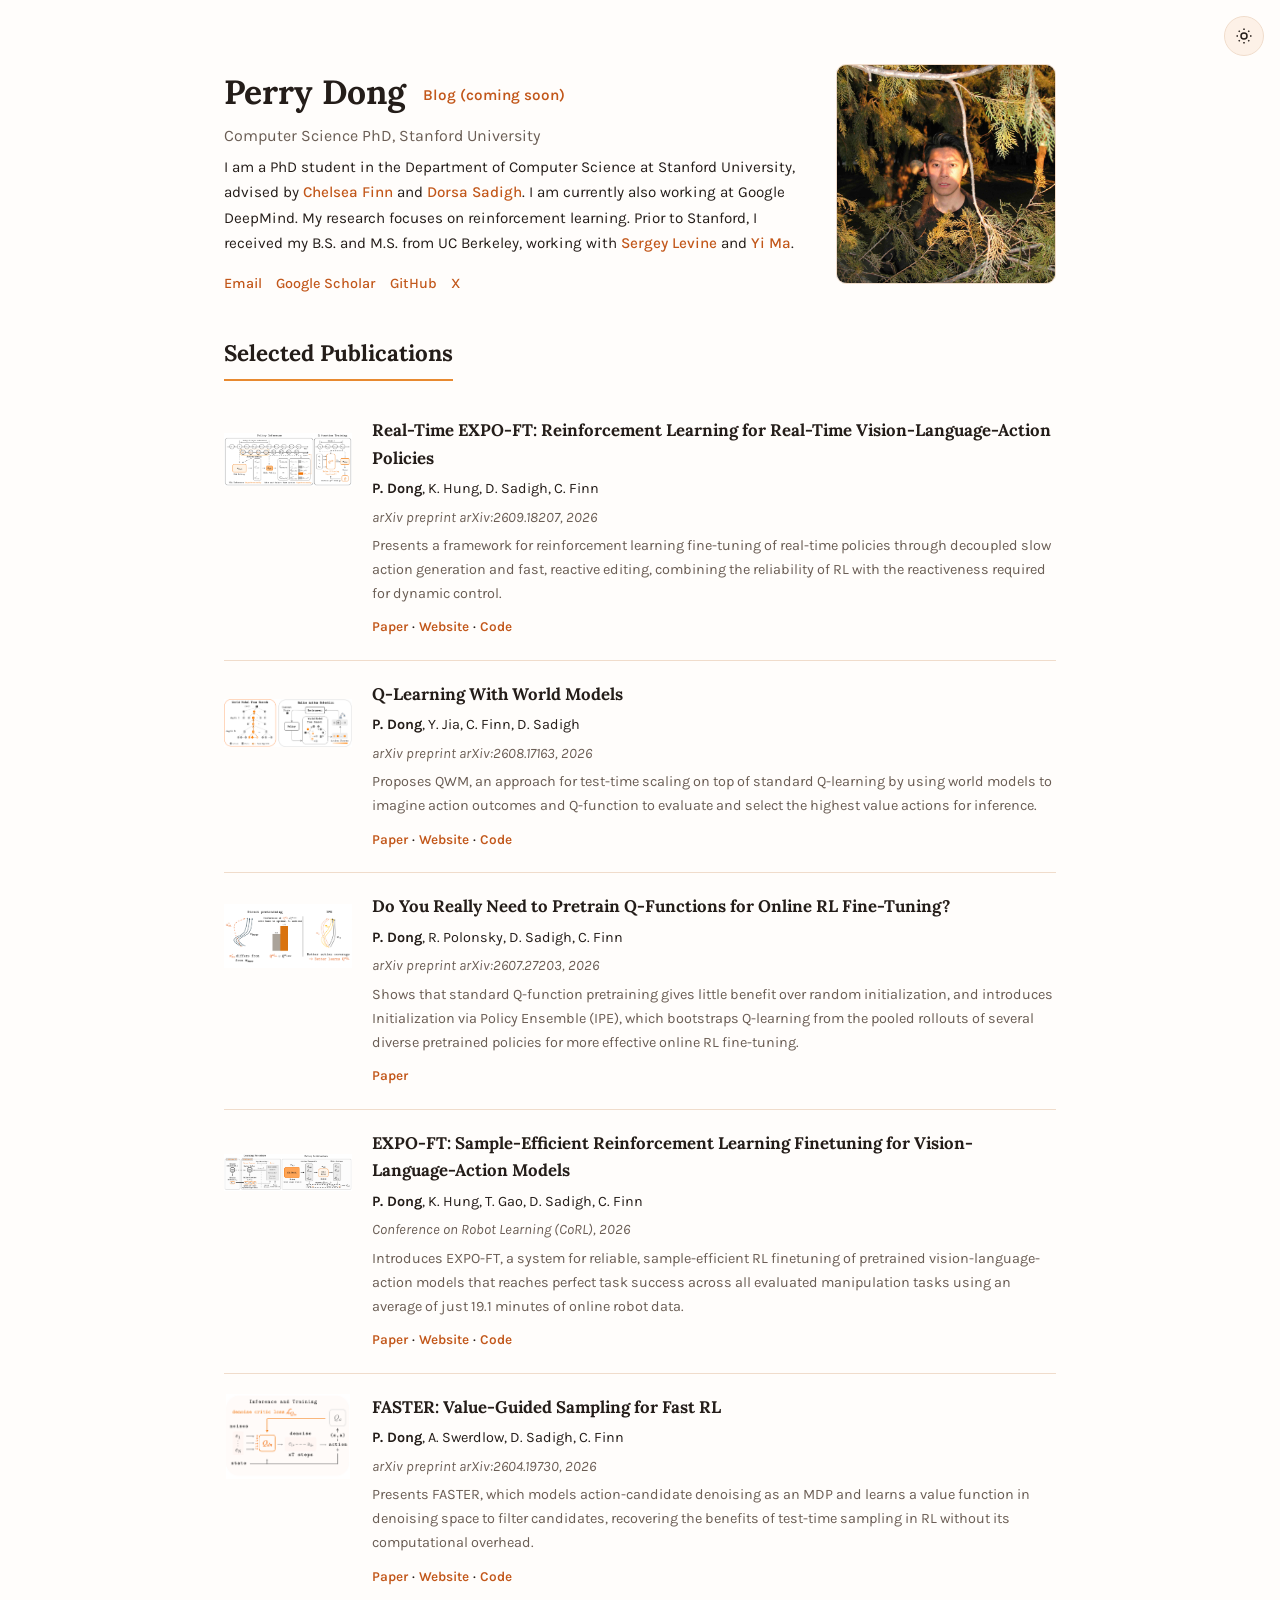
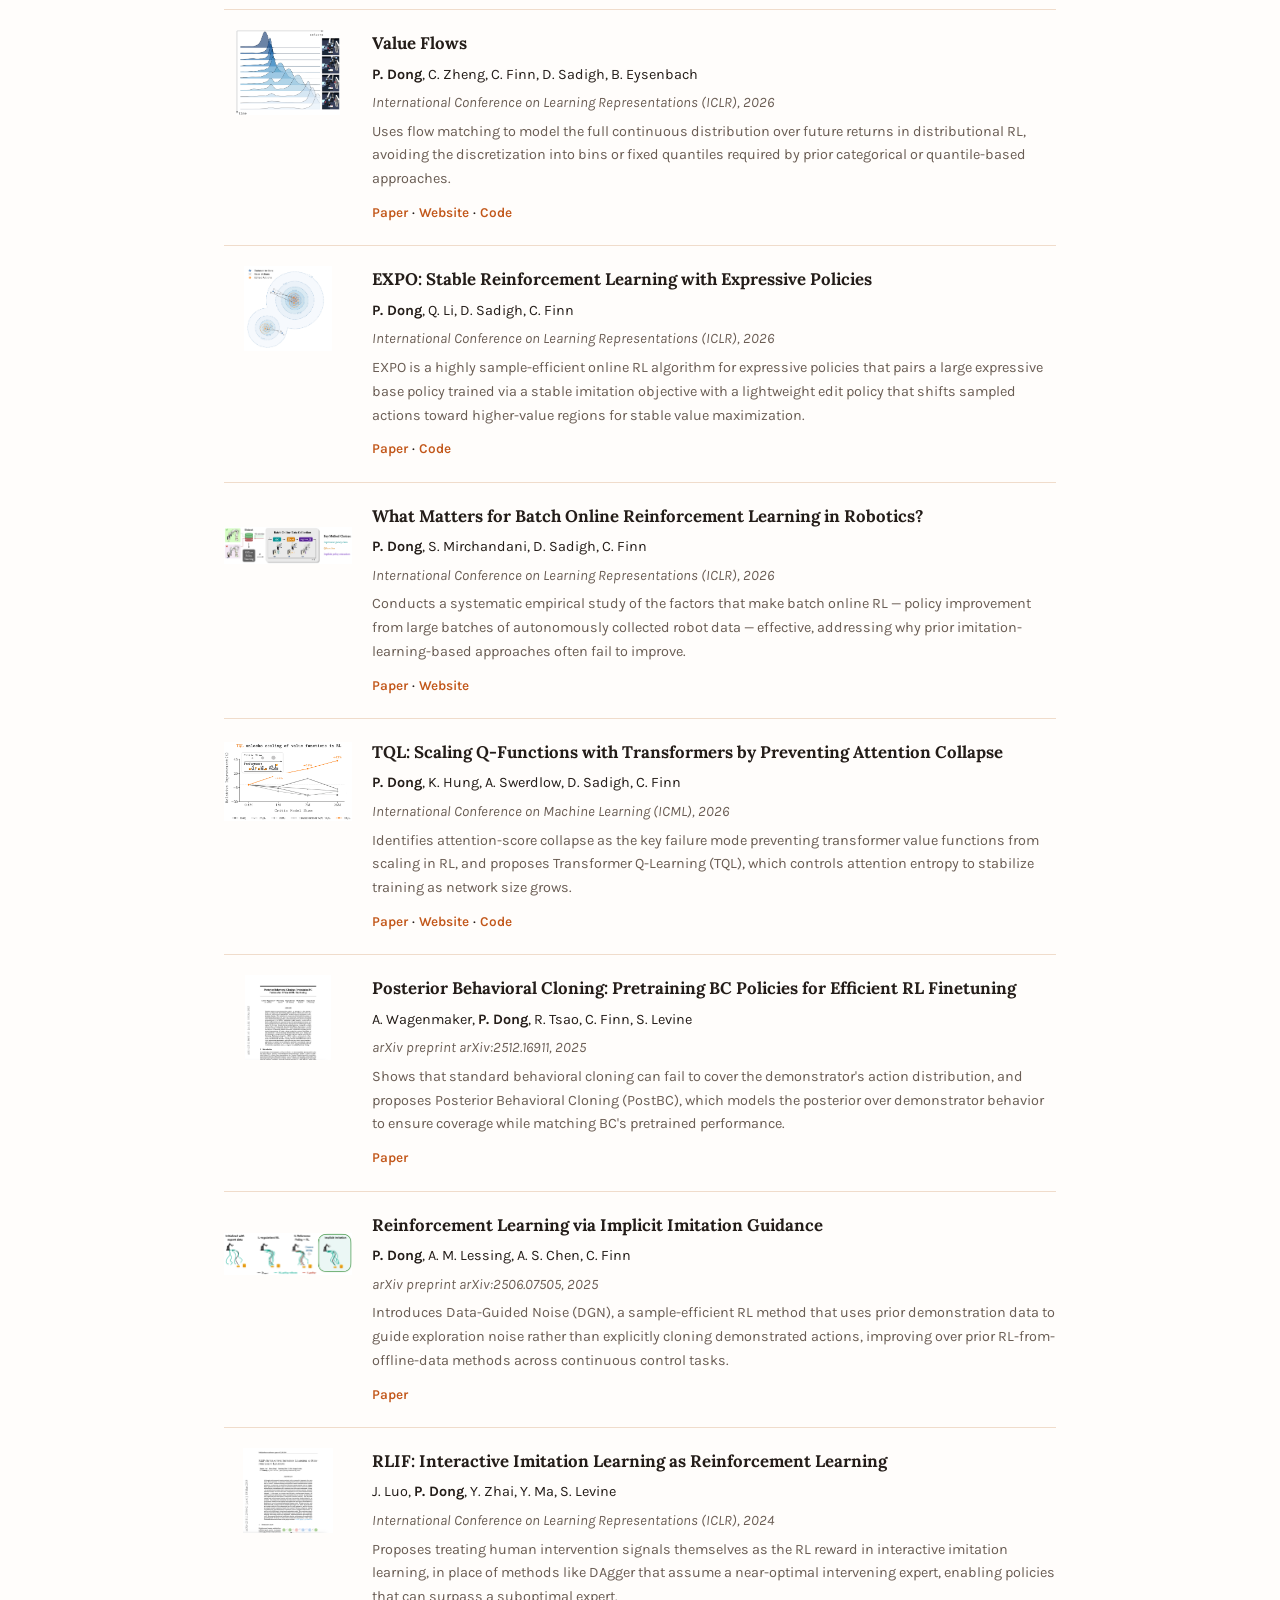
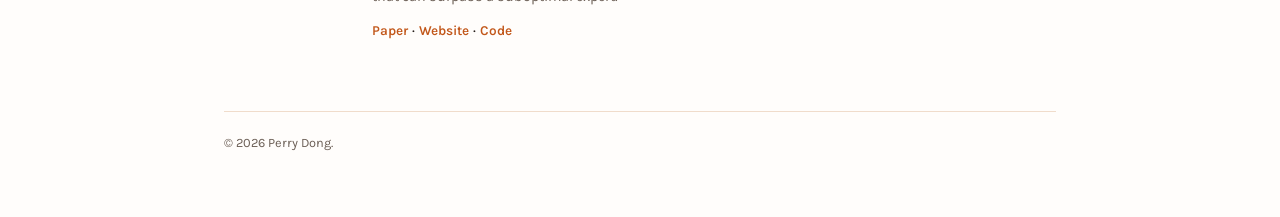
==== commit ee6e0450: "index.html" ====
--- a/index.html
+++ b/index.html
@@ -96,7 +96,7 @@
         <div class="pub-body">
           <h3>EXPO-FT: Sample-Efficient Reinforcement Learning Finetuning for Vision-Language-Action Models</h3>
           <p class="pub-authors"><strong>P. Dong</strong>, K. Hung, T. Gao, D. Sadigh, C. Finn</p>
-          <p class="pub-venue">arXiv preprint arXiv:2605.25477, 2026</p>
+          <p class="pub-venue">Conference on Robot Learning (CoRL), 2026</p>
           <p class="pub-abstract">Introduces EXPO-FT, a system for reliable, sample-efficient RL finetuning of pretrained vision-language-action models that reaches perfect task success across all evaluated manipulation tasks using an average of just 19.1 minutes of online robot data.</p>
           <div class="pub-links">
             <a href="https://arxiv.org/abs/2605.25477">Paper</a> · <a href="https://pd-perry.github.io/expo-ft/">Website</a> · <a href="https://github.com/pd-perry/expo-ft">Code</a>          </div>
@@ -156,7 +156,7 @@
         <div class="pub-body">
           <h3>TQL: Scaling Q-Functions with Transformers by Preventing Attention Collapse</h3>
           <p class="pub-authors"><strong>P. Dong</strong>, K. Hung, A. Swerdlow, D. Sadigh, C. Finn</p>
-          <p class="pub-venue">arXiv preprint arXiv:2602.01439, 2026</p>
+          <p class="pub-venue">International Conference on Machine Learning (ICML), 2026</p>
           <p class="pub-abstract">Identifies attention-score collapse as the key failure mode preventing transformer value functions from scaling in RL, and proposes Transformer Q-Learning (TQL), which controls attention entropy to stabilize training as network size grows.</p>
           <div class="pub-links">
             <a href="https://arxiv.org/abs/2602.01439">Paper</a> · <a href="https://pd-perry.github.io/transformer-q-learning/">Website</a> · <a href="https://github.com/pd-perry/TQL">Code</a>          </div>
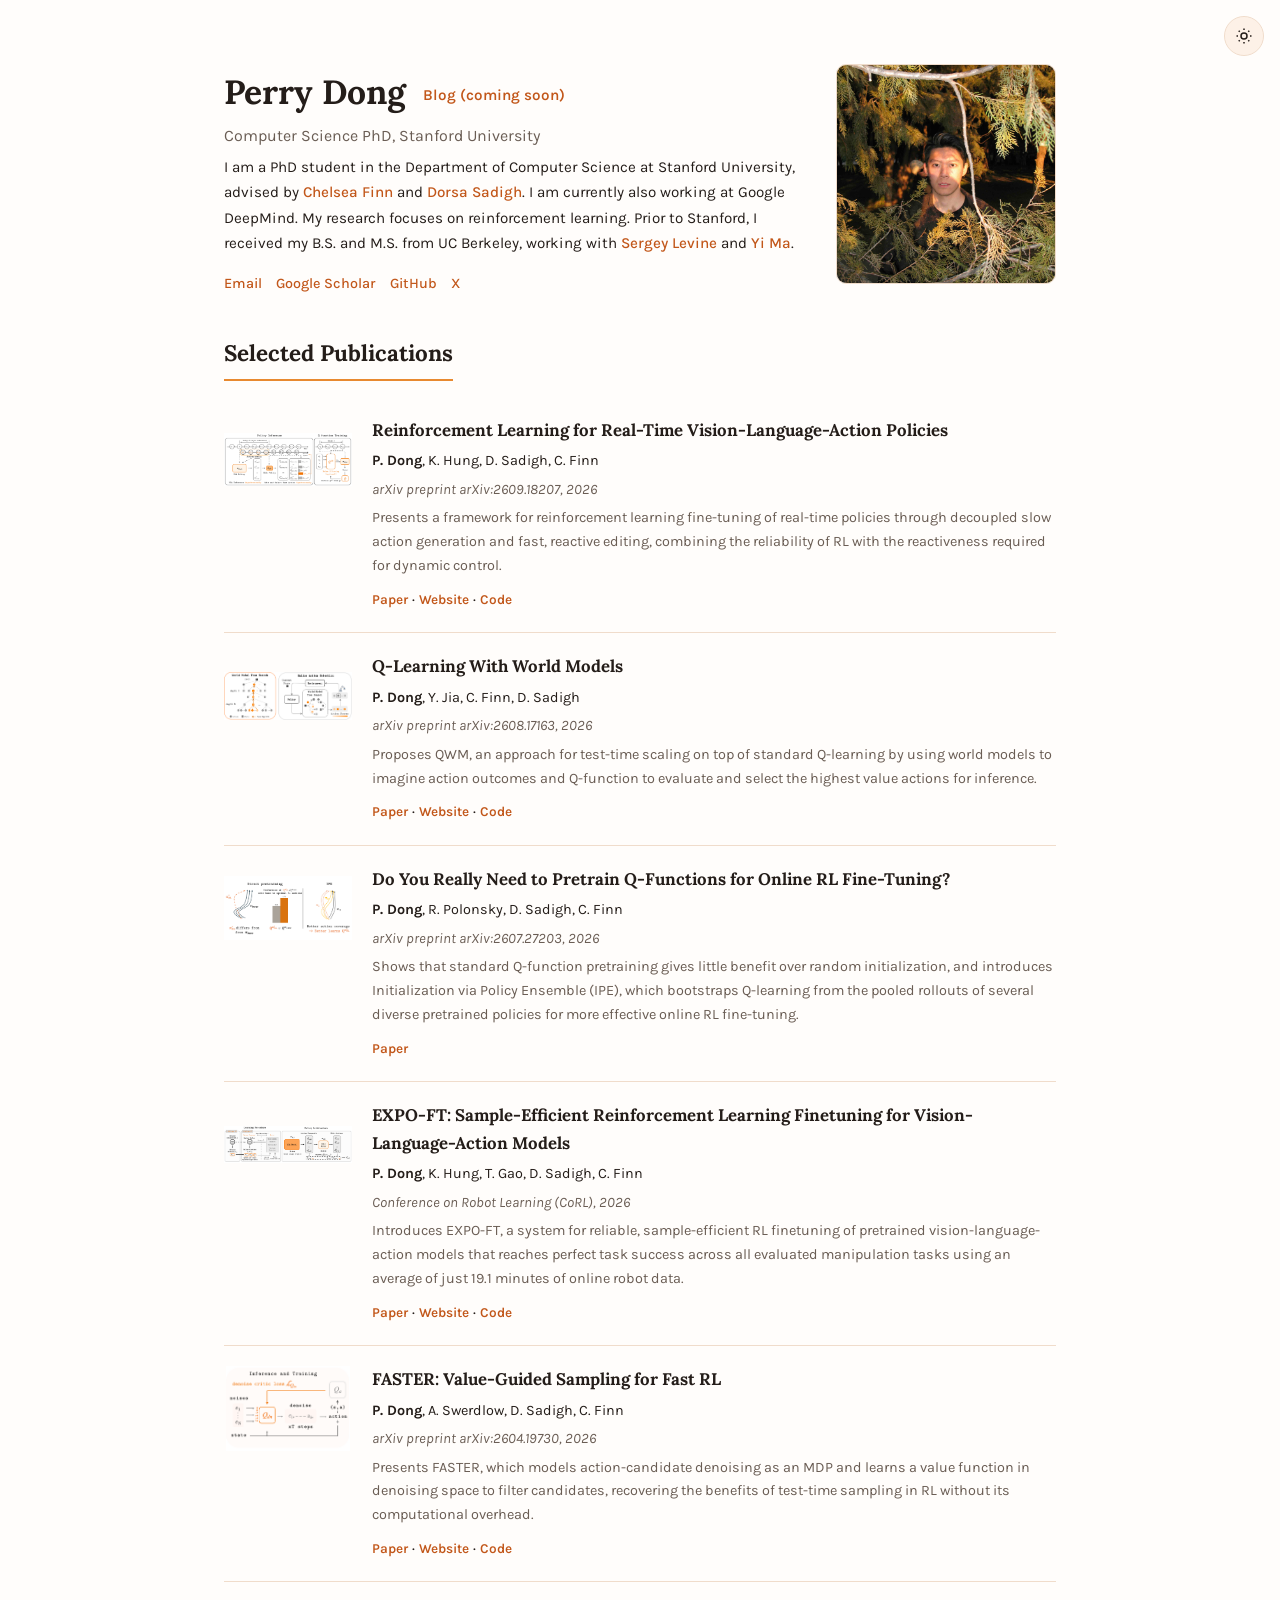
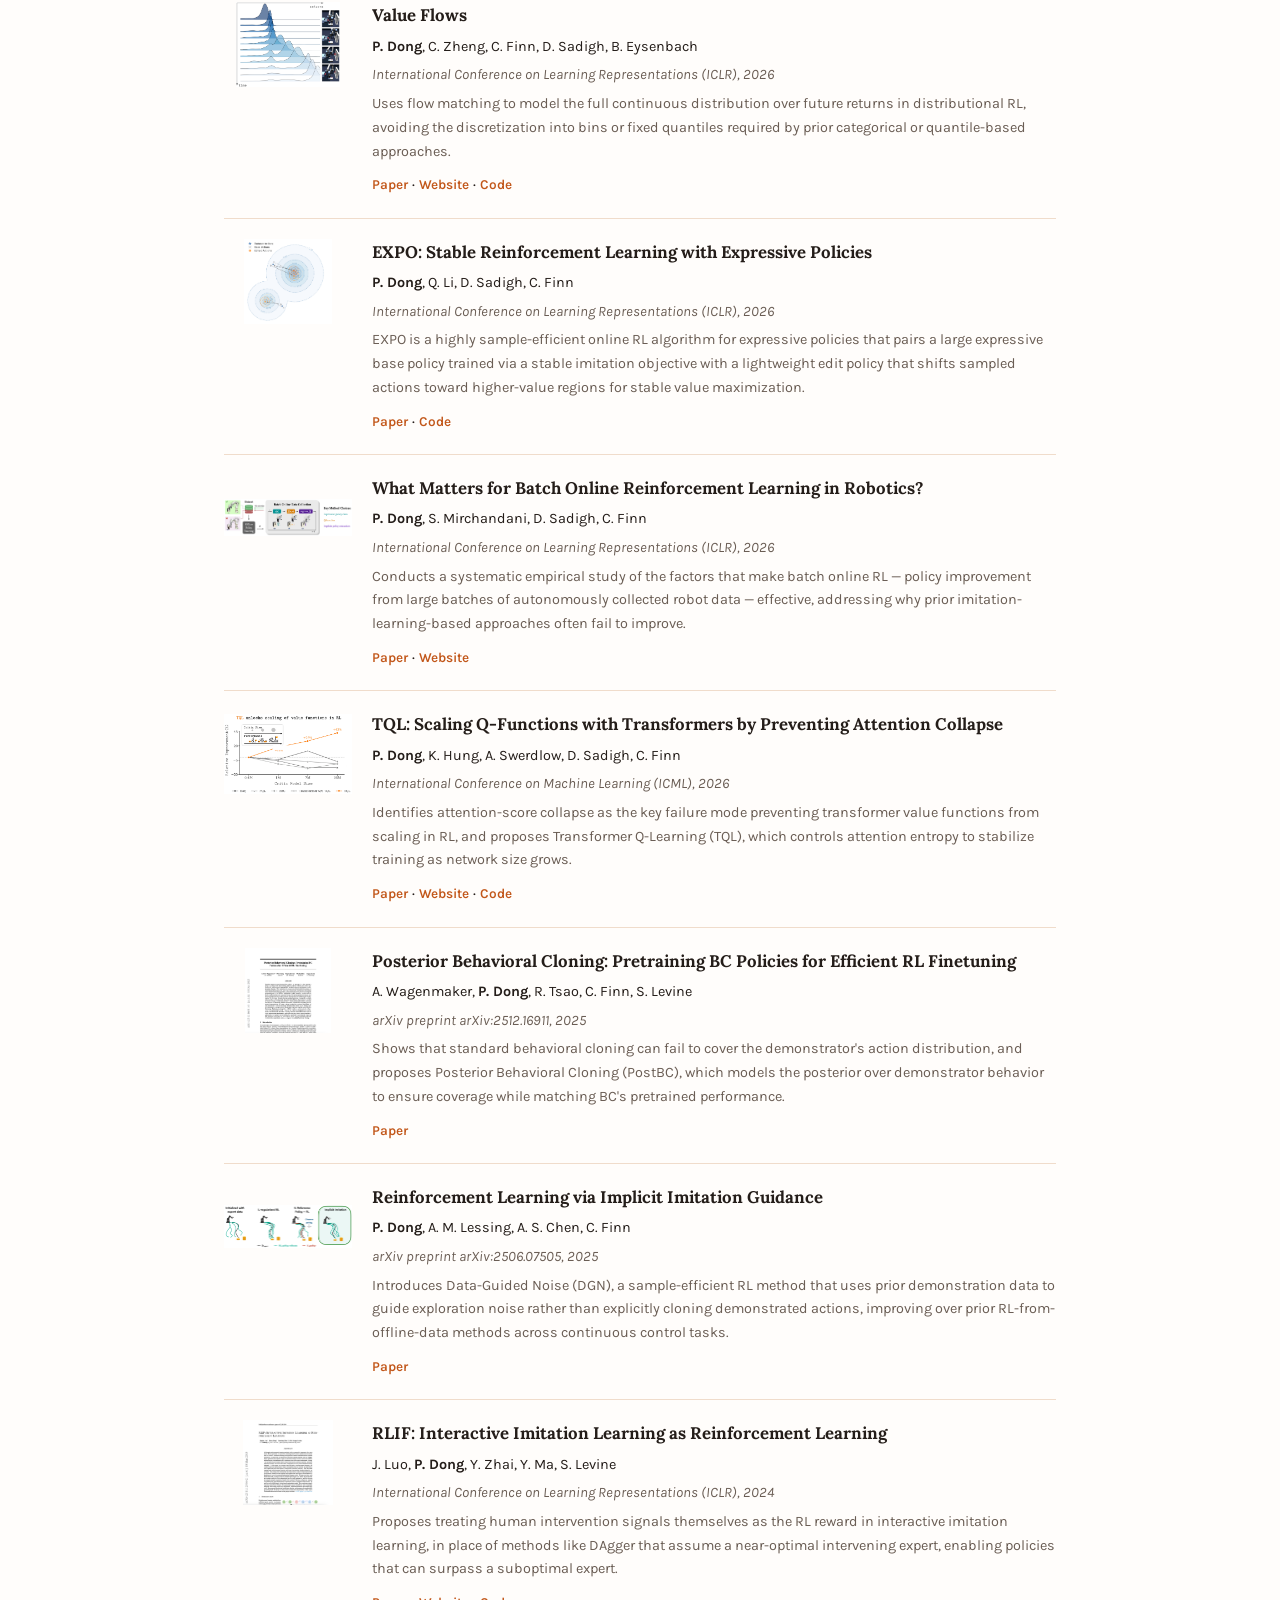
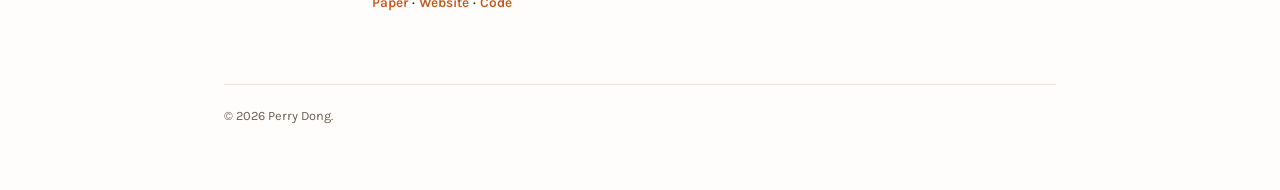
==== commit 79bac157: "index.html" ====
--- a/index.html
+++ b/index.html
@@ -56,7 +56,7 @@
       <article class="pub">
         <div class="pub-thumb"><img src="figures/real-time_expo-ft.png" alt="Real-Time EXPO-FT figure"></div>
         <div class="pub-body">
-          <h3>Real-Time EXPO-FT: Reinforcement Learning for Real-Time Vision-Language-Action Policies</h3>
+          <h3>Reinforcement Learning for Real-Time Vision-Language-Action Policies</h3>
           <p class="pub-authors"><strong>P. Dong</strong>, K. Hung, D. Sadigh, C. Finn</p>
           <p class="pub-venue">arXiv preprint arXiv:2609.18207, 2026</p>
           <p class="pub-abstract">Presents a framework for reinforcement
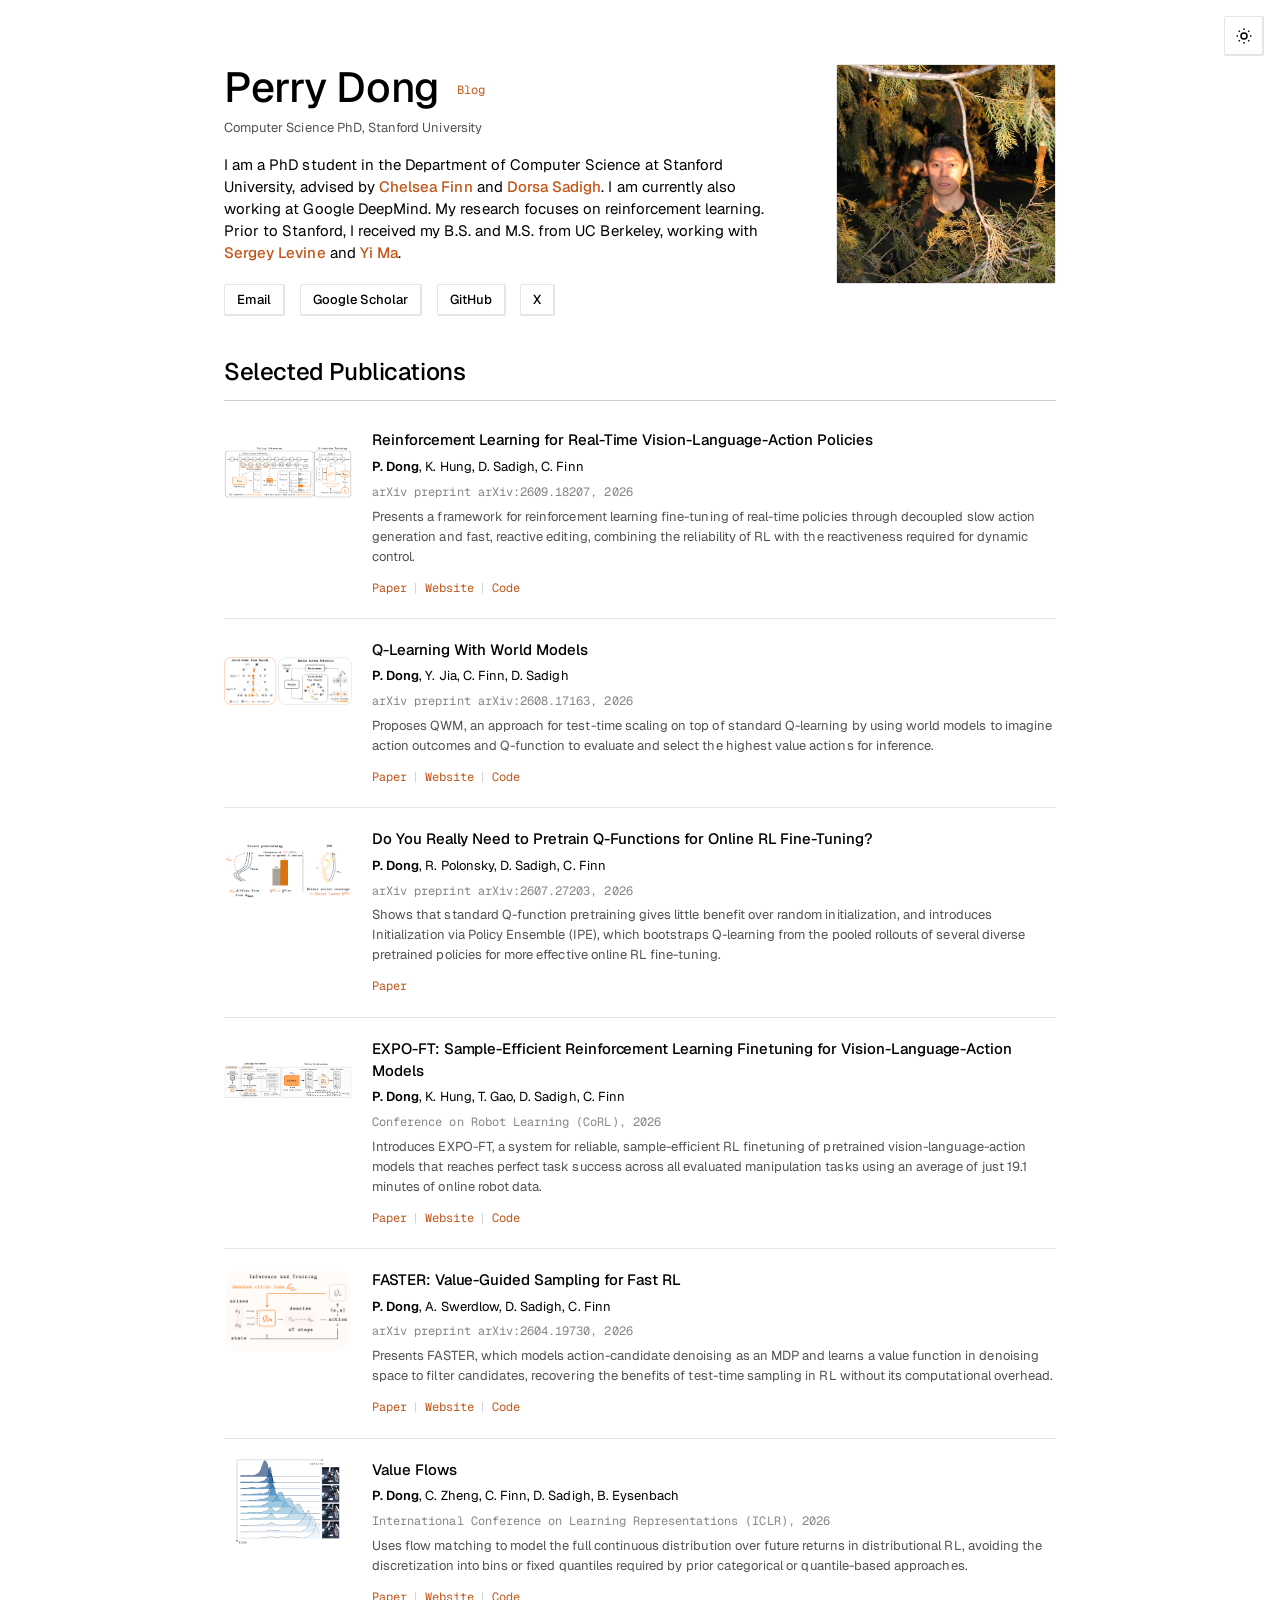
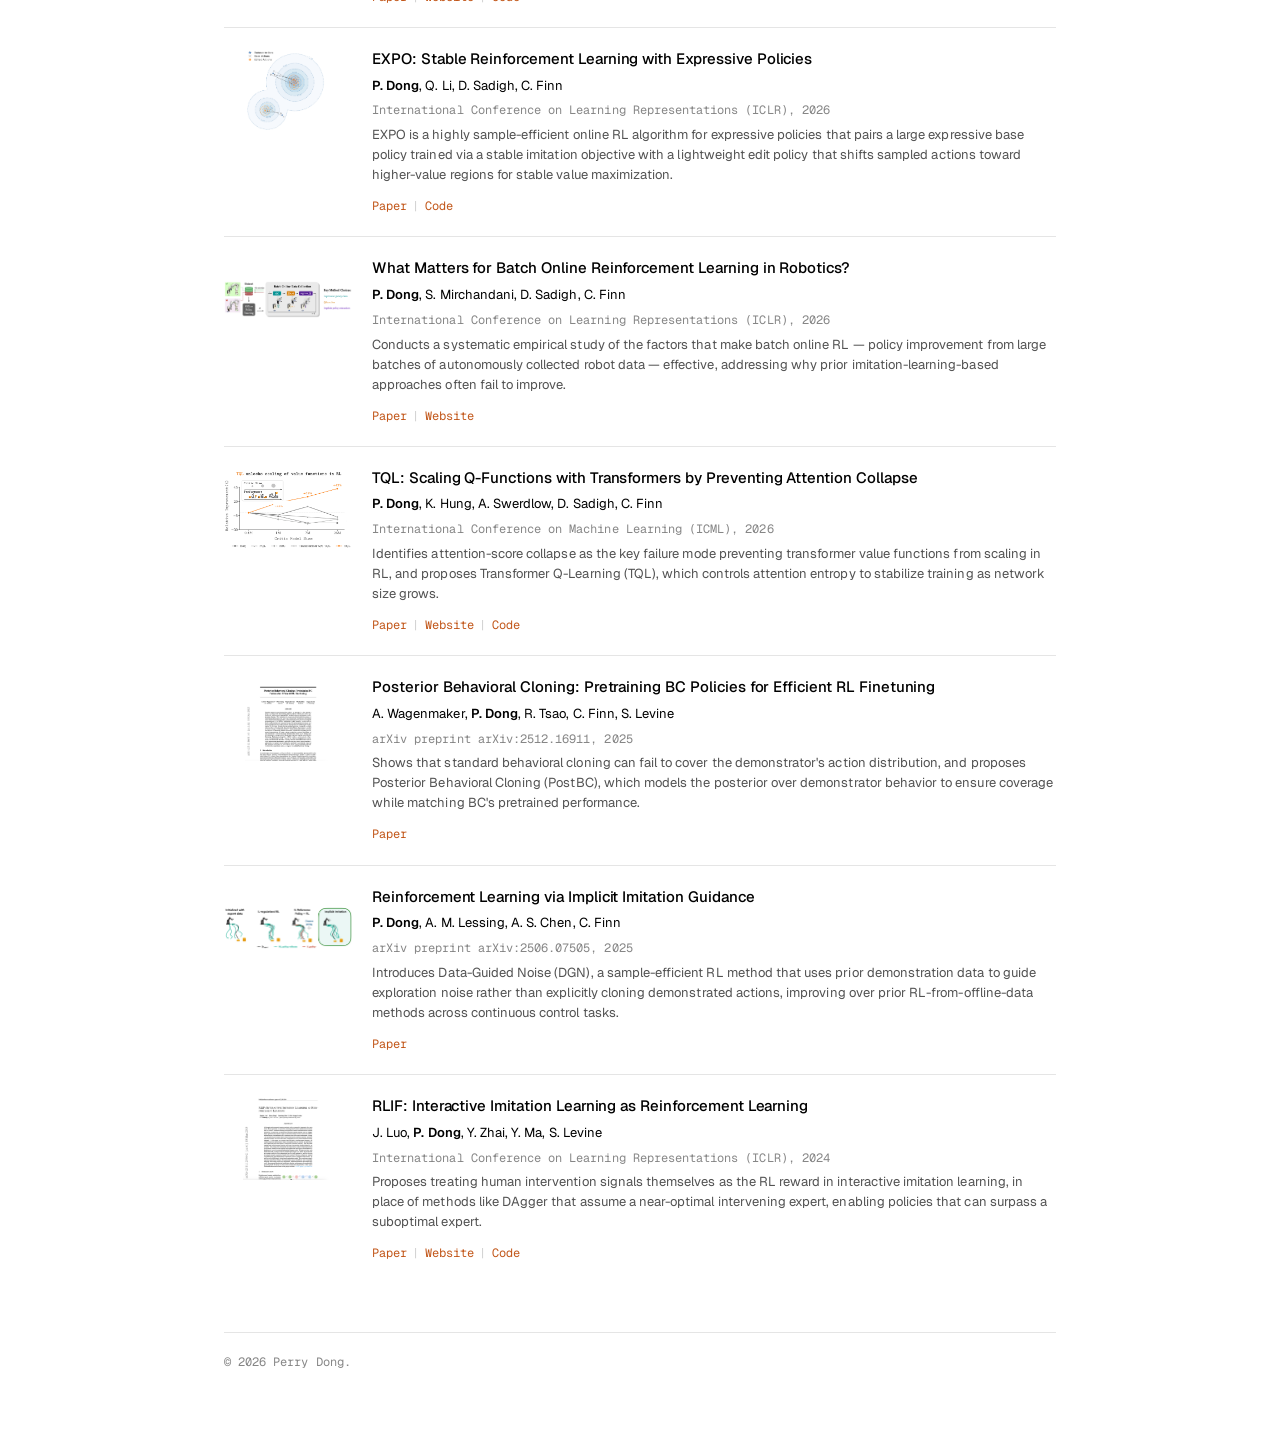
==== commit b632176f: "index.html" ====
--- a/index.html
+++ b/index.html
@@ -7,7 +7,7 @@
 <meta name="description" content="Personal academic homepage of Perry Dong.">
 <link rel="preconnect" href="https://fonts.googleapis.com">
 <link rel="preconnect" href="https://fonts.gstatic.com" crossorigin>
-<link href="https://fonts.googleapis.com/css2?family=Lora:ital,wght@0,400;0,600;0,700;1,400&family=Karla:ital,wght@0,400;0,500;0,600;0,700;1,400&display=swap" rel="stylesheet">
+<link href="https://fonts.googleapis.com/css2?family=Geist:wght@400;500;600&family=Geist+Mono:wght@400;500&display=swap" rel="stylesheet">
 <link rel="stylesheet" href="style.css">
 <link rel="icon" href="assets/favicon.svg" type="image/svg+xml">
 </head>
@@ -22,7 +22,7 @@
 
   <header class="hero">
     <div class="hero-text">
-      <h1>Perry Dong <a href="blog.html" class="blog-link">Blog (coming soon)</a></h1>
+      <h1>Perry Dong <a href="blog.html" class="blog-link">Blog</a></h1>
       <p class="tagline">Computer Science PhD, Stanford University</p>
       <p class="intro">
         I am a PhD student in the Department of Computer Science at Stanford University, advised by
@@ -62,7 +62,7 @@
           <p class="pub-abstract">Presents a framework for reinforcement
 learning fine-tuning of real-time policies through decoupled slow action generation and fast, reactive editing, combining the reliability of RL with the reactiveness required for dynamic control.</p>
           <div class="pub-links">
-            <a href="https://arxiv.org/abs/2609.18207">Paper</a> · <a href="https://pd-perry.github.io/real-time-expo-ft/">Website</a> · <a href="https://github.com/pd-perry/expo-ft">Code</a>
+            <a href="https://arxiv.org/abs/2609.18207">Paper</a> <span class="pub-sep">|</span> <a href="https://pd-perry.github.io/real-time-expo-ft/">Website</a> <span class="pub-sep">|</span> <a href="https://github.com/pd-perry/expo-ft">Code</a>
           </div>
         </div>
       </article>
@@ -75,7 +75,7 @@
           <p class="pub-venue">arXiv preprint arXiv:2608.17163, 2026</p>
           <p class="pub-abstract">Proposes QWM, an approach for test-time scaling on top of standard Q-learning by using world models to imagine action outcomes and Q-function to evaluate and select the highest value actions for inference.</p>
           <div class="pub-links">
-            <a href="https://arxiv.org/abs/2608.17163">Paper</a> · <a href="https://pd-perry.github.io/qwm/">Website</a> · <a href="#">Code</a>          </div>
+            <a href="https://arxiv.org/abs/2608.17163">Paper</a> <span class="pub-sep">|</span> <a href="https://pd-perry.github.io/qwm/">Website</a> <span class="pub-sep">|</span> <a href="#">Code</a>          </div>
         </div>
       </article>
 
@@ -99,7 +99,7 @@
           <p class="pub-venue">Conference on Robot Learning (CoRL), 2026</p>
           <p class="pub-abstract">Introduces EXPO-FT, a system for reliable, sample-efficient RL finetuning of pretrained vision-language-action models that reaches perfect task success across all evaluated manipulation tasks using an average of just 19.1 minutes of online robot data.</p>
           <div class="pub-links">
-            <a href="https://arxiv.org/abs/2605.25477">Paper</a> · <a href="https://pd-perry.github.io/expo-ft/">Website</a> · <a href="https://github.com/pd-perry/expo-ft">Code</a>          </div>
+            <a href="https://arxiv.org/abs/2605.25477">Paper</a> <span class="pub-sep">|</span> <a href="https://pd-perry.github.io/expo-ft/">Website</a> <span class="pub-sep">|</span> <a href="https://github.com/pd-perry/expo-ft">Code</a>          </div>
         </div>
       </article>
 
@@ -111,7 +111,7 @@
           <p class="pub-venue">arXiv preprint arXiv:2604.19730, 2026</p>
           <p class="pub-abstract">Presents FASTER, which models action-candidate denoising as an MDP and learns a value function in denoising space to filter candidates, recovering the benefits of test-time sampling in RL without its computational overhead.</p>
           <div class="pub-links">
-            <a href="https://arxiv.org/abs/2604.19730">Paper</a> · <a href="https://pd-perry.github.io/faster/">Website</a> · <a href="https://github.com/alexanderswerdlow/faster">Code</a>          </div>
+            <a href="https://arxiv.org/abs/2604.19730">Paper</a> <span class="pub-sep">|</span> <a href="https://pd-perry.github.io/faster/">Website</a> <span class="pub-sep">|</span> <a href="https://github.com/alexanderswerdlow/faster">Code</a>          </div>
         </div>
       </article>
 
@@ -123,7 +123,7 @@
           <p class="pub-venue">International Conference on Learning Representations (ICLR), 2026</p>
           <p class="pub-abstract">Uses flow matching to model the full continuous distribution over future returns in distributional RL, avoiding the discretization into bins or fixed quantiles required by prior categorical or quantile-based approaches.</p>
           <div class="pub-links">
-            <a href="https://arxiv.org/abs/2510.07650">Paper</a> · <a href="https://pd-perry.github.io/value-flows">Website</a> · <a href="https://github.com/chongyi-zheng/value-flows">Code</a>          </div>
+            <a href="https://arxiv.org/abs/2510.07650">Paper</a> <span class="pub-sep">|</span> <a href="https://pd-perry.github.io/value-flows">Website</a> <span class="pub-sep">|</span> <a href="https://github.com/chongyi-zheng/value-flows">Code</a>          </div>
         </div>
       </article>
 
@@ -135,7 +135,7 @@
           <p class="pub-venue">International Conference on Learning Representations (ICLR), 2026</p>
           <p class="pub-abstract">EXPO is a highly sample-efficient online RL algorithm for expressive policies that pairs a large expressive base policy trained via a stable imitation objective with a lightweight edit policy that shifts sampled actions toward higher-value regions for stable value maximization.</p>
           <div class="pub-links">
-            <a href="https://arxiv.org/abs/2507.07986">Paper</a> · <a href="https://github.com/pd-perry/EXPO">Code</a>          </div>
+            <a href="https://arxiv.org/abs/2507.07986">Paper</a> <span class="pub-sep">|</span> <a href="https://github.com/pd-perry/EXPO">Code</a>          </div>
         </div>
       </article>
 
@@ -147,7 +147,7 @@
           <p class="pub-venue">International Conference on Learning Representations (ICLR), 2026</p>
           <p class="pub-abstract">Conducts a systematic empirical study of the factors that make batch online RL — policy improvement from large batches of autonomously collected robot data — effective, addressing why prior imitation-learning-based approaches often fail to improve.</p>
           <div class="pub-links">
-            <a href="https://arxiv.org/abs/2505.08078">Paper</a> · <a href="https://pd-perry.github.io/batch-online-rl/">Website</a>         </div>
+            <a href="https://arxiv.org/abs/2505.08078">Paper</a> <span class="pub-sep">|</span> <a href="https://pd-perry.github.io/batch-online-rl/">Website</a>         </div>
         </div>
       </article>
 
@@ -159,7 +159,7 @@
           <p class="pub-venue">International Conference on Machine Learning (ICML), 2026</p>
           <p class="pub-abstract">Identifies attention-score collapse as the key failure mode preventing transformer value functions from scaling in RL, and proposes Transformer Q-Learning (TQL), which controls attention entropy to stabilize training as network size grows.</p>
           <div class="pub-links">
-            <a href="https://arxiv.org/abs/2602.01439">Paper</a> · <a href="https://pd-perry.github.io/transformer-q-learning/">Website</a> · <a href="https://github.com/pd-perry/TQL">Code</a>          </div>
+            <a href="https://arxiv.org/abs/2602.01439">Paper</a> <span class="pub-sep">|</span> <a href="https://pd-perry.github.io/transformer-q-learning/">Website</a> <span class="pub-sep">|</span> <a href="https://github.com/pd-perry/TQL">Code</a>          </div>
         </div>
       </article>
 
@@ -196,7 +196,7 @@
           <p class="pub-venue">International Conference on Learning Representations (ICLR), 2024</p>
           <p class="pub-abstract">Proposes treating human intervention signals themselves as the RL reward in interactive imitation learning, in place of methods like DAgger that assume a near-optimal intervening expert, enabling policies that can surpass a suboptimal expert.</p>
           <div class="pub-links">
-            <a href="https://arxiv.org/abs/2311.12996">Paper</a> · <a href="https://rlif-page.github.io/">Website</a> · <a href="https://github.com/pd-perry/RLIF">Code</a>          </div>
+            <a href="https://arxiv.org/abs/2311.12996">Paper</a> <span class="pub-sep">|</span> <a href="https://rlif-page.github.io/">Website</a> <span class="pub-sep">|</span> <a href="https://github.com/pd-perry/RLIF">Code</a>          </div>
         </div>
       </article>
 
--- a/style.css
+++ b/style.css
@@ -1,28 +1,33 @@
 :root {
-  --bg: #fffdfb;
-  --bg-alt: #fdf1e7;
-  --text: #241d19;
-  --text-muted: #6a5d54;
+  color-scheme: light;
+  --bg: #ffffff;
+  --bg-alt: #fafafa;
+  --text: #000000;
+  --text-muted: #525252;
+  --text-faint: #868686;
   --accent: #c2571a;
   --accent-fill: #e8892f;
   --accent-soft: #fbe4d3;
-  --card: #fdf6f0;
-  --border: #f0dccb;
-  --serif: 'Lora', Georgia, serif;
-  --sans: 'Karla', -apple-system, BlinkMacSystemFont, 'Segoe UI', sans-serif;
+  --card: #fafafa;
+  --border: #e5e5e5;
+  --border-strong: #cfcfcf;
+  --sans: 'Geist', 'Helvetica Neue', Helvetica, Arial, sans-serif;
+  --mono: 'Geist Mono', ui-monospace, SFMono-Regular, Menlo, monospace;
+  --radius: 2px;
   --max-width: 880px;
 }
 
 [data-theme="dark"] {
-  --bg: #171515;
-  --bg-alt: #201d1c;
-  --text: #f0ece8;
-  --text-muted: #b0a9a3;
-  --accent: #f0a061;
-  --accent-fill: #e8892f;
-  --accent-soft: #33271f;
-  --card: #262320;
-  --border: #38342f;
+  color-scheme: dark;
+  --bg: #000000;
+  --bg-alt: #0f0f0f;
+  --text: #ffffff;
+  --text-muted: #a6a6a6;
+  --text-faint: #7a7a7a;
+  --accent-soft: #1f0e04;
+  --card: #0f0f0f;
+  --border: #262626;
+  --border-strong: #3d3d3d;
 }
 
 * { box-sizing: border-box; }
@@ -34,8 +39,10 @@
   background: var(--bg);
   color: var(--text);
   font-family: var(--sans);
-  line-height: 1.65;
-  font-size: 16px;
+  line-height: 1.55;
+  font-size: 15px;
+  letter-spacing: 0.003em;
+  -webkit-font-smoothing: antialiased;
   transition: background 0.2s ease, color 0.2s ease;
 }
 
@@ -52,9 +59,11 @@
   right: 1rem;
   width: 40px;
   height: 40px;
-  border-radius: 50%;
+  border-radius: var(--radius);
   border: 1px solid var(--border);
-  background: var(--bg-alt);
+  border-right-width: 2px;
+  border-bottom-width: 2px;
+  background: var(--bg);
   color: var(--text);
   cursor: pointer;
   display: flex;
@@ -62,6 +71,7 @@
   justify-content: center;
   z-index: 10;
 }
+#theme-toggle:hover { color: var(--accent); border-color: var(--border-strong); }
 #theme-toggle svg { width: 18px; height: 18px; }
 #icon-moon { display: none; }
 [data-theme="dark"] #icon-sun { display: none; }
@@ -82,18 +92,22 @@
 }
 
 .hero-text h1 {
-  font-family: var(--serif);
-  font-size: 2.1rem;
-  margin: 0 0 0.25rem;
+  font-size: 42px;
+  font-weight: 500;
+  line-height: 1.1;
+  letter-spacing: -0.01em;
+  margin: 0 0 0.5rem;
 }
 
 .blog-header {
   margin-bottom: 2.5rem;
 }
 .blog-header h1 {
-  font-family: var(--serif);
-  font-size: 2.1rem;
-  margin: 0 0 0.25rem;
+  font-size: 42px;
+  font-weight: 500;
+  line-height: 1.1;
+  letter-spacing: -0.01em;
+  margin: 0 0 0.5rem;
 }
 .blog-header h1 a {
   color: var(--text);
@@ -102,9 +116,10 @@
 .blog-header h1 a:hover { color: var(--accent); }
 
 .blog-link {
-  font-family: var(--sans);
-  font-size: 0.95rem;
-  font-weight: 600;
+  font-family: var(--mono);
+  font-size: 12px;
+  font-weight: 400;
+  letter-spacing: 0;
   color: var(--accent);
   text-decoration: none;
   vertical-align: middle;
@@ -113,14 +128,16 @@
 .blog-link:hover { text-decoration: underline; }
 
 .tagline {
-  margin: 0 0 0.35rem;
+  margin: 0 0 1rem;
   color: var(--text-muted);
-  font-size: 1rem;
+  font-size: 13px;
 }
 
 .intro {
-  font-size: 0.95rem;
-  margin: 0 0 1rem;
+  font-size: 15px;
+  line-height: 22px;
+  max-width: 60ch;
+  margin: 0 0 1.25rem;
 }
 .intro a {
   color: var(--accent);
@@ -143,18 +160,26 @@
   width: 220px;
   height: 220px;
   object-fit: cover;
-  border-radius: 10px;
+  border-radius: var(--radius);
   border: 1px solid var(--border);
   display: block;
 }
 
 .links a {
-  color: var(--accent);
+  display: inline-flex;
+  align-items: center;
+  min-height: 32px;
+  padding: 0 12px;
+  border: 1px solid var(--border);
+  border-right-width: 2px;
+  border-bottom-width: 2px;
+  border-radius: var(--radius);
+  color: var(--text);
   text-decoration: none;
-  font-size: 0.9rem;
-  font-weight: 500;
-}
-.links a:hover { text-decoration: underline; }
+  font-size: 13px;
+  font-weight: 500;
+}
+.links a:hover { color: var(--accent); border-color: var(--border-strong); }
 
 /* Section nav */
 .sections-nav {
@@ -169,23 +194,24 @@
 .sections-nav a {
   color: var(--text-muted);
   text-decoration: none;
-  font-size: 0.85rem;
-  font-weight: 600;
-  letter-spacing: 0.02em;
-  text-transform: uppercase;
+  font-family: var(--mono);
+  font-size: 12px;
 }
 .sections-nav a:hover { color: var(--accent); }
 
 /* Sections */
 section { margin-bottom: 3rem; }
 
+h1, h2, h3 { font-weight: 500; }
+
 h2 {
-  font-family: var(--serif);
-  font-size: 1.4rem;
-  margin: 0 0 1rem;
-  padding-bottom: 0.4rem;
-  border-bottom: 2px solid var(--accent-fill);
-  display: inline-block;
+  font-size: 24px;
+  line-height: 32px;
+  letter-spacing: -0.017em;
+  margin: 0 0 0.5rem;
+  padding-bottom: 0.75rem;
+  border-bottom: 1px solid var(--border-strong);
+  display: block;
 }
 
 p { margin: 0 0 1rem; }
@@ -211,7 +237,7 @@
 .pub-thumb.placeholder {
   background: var(--bg-alt);
   border: 1px dashed var(--border);
-  border-radius: 6px;
+  border-radius: var(--radius);
   color: var(--text-muted);
   font-size: 0.8rem;
 }
@@ -226,15 +252,18 @@
 }
 
 .pub-body h3 {
-  margin: 0 0 0.3rem;
-  font-size: 1.05rem;
-  font-family: var(--serif);
-}
-.pub-authors, .pub-venue { margin: 0 0 0.3rem; font-size: 0.9rem; }
-.pub-venue { color: var(--text-muted); font-style: italic; }
-.pub-abstract { font-size: 0.9rem; color: var(--text-muted); margin-bottom: 0.5rem; }
-.pub-links a { color: var(--accent); text-decoration: none; font-size: 0.85rem; font-weight: 600; }
-.pub-links a:hover { text-decoration: underline; }
+  margin: 0 0 0.35rem;
+  font-size: 15px;
+  line-height: 22px;
+  letter-spacing: -0.003em;
+}
+.pub-authors, .pub-venue { margin: 0 0 0.3rem; font-size: 13px; line-height: 20px; }
+.pub-authors strong { font-weight: 600; }
+.pub-venue { color: var(--text-faint); font-family: var(--mono); font-size: 12px; }
+.pub-abstract { font-size: 13px; line-height: 20px; color: var(--text-muted); margin-bottom: 0.5rem; }
+.pub-links a { color: var(--accent); text-decoration: none; font-family: var(--mono); font-size: 12px; }
+.pub-links a:hover { text-decoration: underline; text-underline-offset: 3px; }
+.pub-links .pub-sep { color: var(--border-strong); font-weight: 400; font-size: 12px; margin: 0 0.2rem; }
 
 /* Blog */
 .post {
@@ -243,16 +272,17 @@
   padding: 1.25rem 0;
   border-bottom: 1px solid var(--border);
 }
-.post:last-child { border-bottom: none; }
+.post:last-child { border-bottom: none; padding-bottom: 0; }
 .post-date {
   margin: 0 0 0.3rem;
-  font-size: 0.85rem;
-  color: var(--text-muted);
+  font-family: var(--mono);
+  font-size: 12px;
+  color: var(--text-faint);
 }
 .post h3 {
   margin: 0 0 0.3rem;
-  font-size: 1.05rem;
-  font-family: var(--serif);
+  font-size: 15px;
+  line-height: 22px;
 }
 .post h3 a {
   color: var(--text);
@@ -261,7 +291,22 @@
 .post h3 a:hover { color: var(--accent); }
 .post-excerpt {
   margin: 0;
-  font-size: 0.9rem;
+  font-size: 13px;
+  line-height: 20px;
+  color: var(--text-muted);
+}
+
+.post-card-authors {
+  margin-top: 0.75rem;
+  gap: 1rem;
+}
+.post-card-authors .post-meta-avatar {
+  width: 26px;
+  height: 26px;
+}
+.post-card-authors .post-meta-name {
+  font-size: 13px;
+  font-weight: 500;
   color: var(--text-muted);
 }
 
@@ -276,35 +321,46 @@
   margin-bottom: 1.5rem;
   color: var(--accent);
   text-decoration: none;
-  font-size: 0.85rem;
-  font-weight: 600;
+  font-family: var(--mono);
+  font-size: 12px;
 }
 .back-link:hover { text-decoration: underline; }
 
 .post-eyebrow {
   display: block;
-  font-family: var(--sans);
-  font-size: 0.78rem;
-  font-weight: 700;
-  letter-spacing: 0.08em;
-  text-transform: uppercase;
+  font-family: var(--mono);
+  font-size: 12px;
   color: var(--accent);
-  margin: 0 0 0.75rem;
+  margin: 0 0 0.5rem;
 }
 
 .post-title {
-  font-family: var(--serif);
-  font-size: 2rem;
+  font-size: 42px;
+  font-weight: 500;
+  line-height: 1.1;
   letter-spacing: -0.01em;
-  margin: 0 0 1.1rem;
+  margin: 0 0 1.25rem;
 }
 
 .post-meta {
-  display: flex;
+  margin: 0 0 2rem;
+}
+
+.post-meta-authors {
+  display: flex;
+  flex-wrap: wrap;
   align-items: center;
-  gap: 0.75rem;
-  margin: 0 0 2rem;
-}
+  gap: 1.5rem;
+}
+
+.post-meta-author {
+  display: flex;
+  align-items: center;
+  gap: 0.6rem;
+  color: inherit;
+  text-decoration: none;
+}
+.post-meta-author:hover .post-meta-name { color: var(--accent); }
 
 .post-meta-avatar {
   width: 38px;
@@ -316,44 +372,45 @@
   display: block;
 }
 
-.post-page .post-byline {
-  margin: 0;
-  font-size: 0.9rem;
-  font-weight: 600;
+.post-meta-name {
+  font-size: 15px;
+  font-weight: 500;
   color: var(--text);
+  text-decoration: underline;
+  text-decoration-color: var(--border-strong);
+  text-underline-offset: 3px;
 }
 
 .post-page .post-date {
-  margin: 0.15rem 0 0;
-  font-size: 0.82rem;
-  color: var(--text-muted);
-}
+  margin: 0.75rem 0 0;
+  font-size: 12px;
+  color: var(--text-faint);
+}
+.post-readtime { margin-left: 0.6rem; }
 
 .post-toc {
   margin: 0 0 2.5rem;
-  padding: 1.1rem 1.4rem;
-  border: 1px solid var(--border);
-  border-radius: 10px;
-  background: var(--card);
+  padding: 1.1rem 0;
+  border-top: 1px solid var(--border);
+  border-bottom: 1px solid var(--border);
 }
 
 .post-toc-title {
   margin: 0 0 0.6rem;
-  font-size: 0.75rem;
-  font-weight: 700;
-  letter-spacing: 0.07em;
-  text-transform: uppercase;
-  color: var(--text-muted);
+  font-family: var(--mono);
+  font-size: 13px;
+  color: var(--text-faint);
 }
 
 .post-toc ol {
   margin: 0;
-  padding: 0 0 0 1.1rem;
-  font-size: 0.88rem;
+  padding: 0 0 0 1.2rem;
+  font-size: 15px;
   columns: 1;
 }
-
-.post-toc li { margin: 0.3rem 0; }
+.post-toc li::marker { font-family: var(--mono); font-size: 13px; color: var(--text-faint); }
+
+.post-toc li { margin: 0.35rem 0; }
 
 .post-toc a {
   color: var(--text);
@@ -361,28 +418,34 @@
 }
 .post-toc a:hover { color: var(--accent); text-decoration: underline; }
 
-.post-page p:not(.post-byline):not(.post-date):not(.post-author-bio) {
-  font-size: 1.08rem;
+.post-page p:not(.post-byline):not(.post-date):not(.post-author-bio):not(.post-toc-title) {
+  font-size: 16px;
   line-height: 1.65;
 }
 
+.post-page p:not(.post-author-bio) > a {
+  color: var(--accent);
+  text-decoration: none;
+  font-weight: 500;
+}
+.post-page p:not(.post-author-bio) > a:hover { text-decoration: underline; }
+
 .post-page h2 {
-  font-size: 1.6rem;
-  margin-top: 2.75rem;
-}
+  font-size: 24px;
+  margin: 3rem 0 1rem;
+}
+.post-page h2.post-subheading { font-size: 18px; line-height: 26px; }
 
 .post-page h3 {
-  font-family: var(--serif);
-  font-size: 1.05rem;
+  font-size: 16px;
   margin: 1.75rem 0 0.75rem;
 }
 
 .post-page blockquote {
   margin: 1.5rem 0;
   padding: 0.3rem 1.25rem;
-  border-left: 3px solid var(--accent-fill);
+  border-left: 2px solid var(--accent);
   color: var(--text-muted);
-  font-style: italic;
 }
 .post-page blockquote p:last-child { margin-bottom: 0; }
 
@@ -392,43 +455,285 @@
 }
 .post-page .figure-card {
   padding: 1.25rem;
-  border-radius: 10px;
+  border-radius: var(--radius);
   border: 1px solid var(--border);
-  background: var(--accent-soft);
-  box-shadow: 0 1px 3px rgba(194, 87, 26, 0.08);
+  background: #fafafa;
 }
 [data-theme="dark"] .post-page .figure-card {
-  background: #f4ebe4;
-  box-shadow: 0 1px 4px rgba(0, 0, 0, 0.25);
+  background: #f2f2f2;
+  border-color: var(--border-strong);
 }
 .post-page figure img {
   width: 100%;
   height: auto;
-  border-radius: 6px;
+  border-radius: var(--radius);
   display: block;
 }
 .post-page figcaption {
-  margin-top: 0.7rem;
-  font-size: 0.85rem;
+  margin-top: 0.75rem;
+  font-size: 13px;
+  line-height: 20px;
   color: var(--text-muted);
-  text-align: center;
+  text-align: left;
 }
 .post-page figcaption::before {
-  content: "Figure " counter(figure) ". ";
-  font-weight: 700;
+  content: "Figure " counter(figure) " ";
+  font-family: var(--mono);
+  font-size: 12px;
   color: var(--accent);
+  margin-right: 0.35rem;
+}
+
+/* Q-function edit animation */
+.qfunc-svg {
+  width: 100%;
+  height: auto;
+  display: block;
+  overflow: visible;
+  border-radius: var(--radius);
+}
+.qfunc-svg text { font-family: var(--sans); }
+.qfunc-legend-text { font-size: 15px; fill: #000; }
+.qfunc-key-label { font-size: 12px; fill: #525252; font-family: var(--mono); }
+.q-peak { fill: #c2571a; opacity: 0.5; }
+.q-dot-legend { fill: #e8892f; stroke: #fafafa; stroke-width: 1.5; }
+.q-base-mark { fill: #fafafa; stroke: #868686; stroke-width: 1.8; }
+.q-arrow {
+  stroke: #525252;
+  fill: none;
+  stroke-width: 2;
+  stroke-linecap: round;
+  opacity: 0;
+  animation-duration: 7s;
+  animation-timing-function: ease-in-out;
+  animation-iteration-count: infinite;
+}
+.q-arrowhead-path { fill: #525252; }
+.q-dot {
+  fill: #e8892f;
+  stroke: #fafafa;
+  stroke-width: 2;
+  opacity: 0;
+  filter: drop-shadow(0 0 5px rgba(194, 87, 26, 0.5));
+  animation-duration: 7s;
+  animation-timing-function: ease-in-out;
+  animation-iteration-count: infinite;
+}
+
+/* Each pair draws in on a slight cascade, but all four finish and hold
+   together from ~36% to 80% before fading out and restarting in sync. */
+.edit-pair-1 .q-arrow { animation-name: qArrowDraw1; }
+.edit-pair-1 .q-dot { animation-name: qDotReveal1; }
+.edit-pair-2 .q-arrow { animation-name: qArrowDraw2; }
+.edit-pair-2 .q-dot { animation-name: qDotReveal2; }
+.edit-pair-3 .q-arrow { animation-name: qArrowDraw3; }
+.edit-pair-3 .q-dot { animation-name: qDotReveal3; }
+.edit-pair-4 .q-arrow { animation-name: qArrowDraw4; }
+.edit-pair-4 .q-dot { animation-name: qDotReveal4; }
+
+@keyframes qArrowDraw1 {
+  0% { opacity: 0; stroke-dashoffset: var(--len); }
+  3% { opacity: 1; }
+  14% { stroke-dashoffset: 0; opacity: 1; }
+  80% { stroke-dashoffset: 0; opacity: 1; }
+  92% { opacity: 0; }
+  100% { opacity: 0; stroke-dashoffset: var(--len); }
+}
+@keyframes qArrowDraw2 {
+  0%, 6% { opacity: 0; stroke-dashoffset: var(--len); }
+  9% { opacity: 1; }
+  20% { stroke-dashoffset: 0; opacity: 1; }
+  80% { stroke-dashoffset: 0; opacity: 1; }
+  92% { opacity: 0; }
+  100% { opacity: 0; stroke-dashoffset: var(--len); }
+}
+@keyframes qArrowDraw3 {
+  0%, 12% { opacity: 0; stroke-dashoffset: var(--len); }
+  15% { opacity: 1; }
+  26% { stroke-dashoffset: 0; opacity: 1; }
+  80% { stroke-dashoffset: 0; opacity: 1; }
+  92% { opacity: 0; }
+  100% { opacity: 0; stroke-dashoffset: var(--len); }
+}
+@keyframes qArrowDraw4 {
+  0%, 18% { opacity: 0; stroke-dashoffset: var(--len); }
+  21% { opacity: 1; }
+  32% { stroke-dashoffset: 0; opacity: 1; }
+  80% { stroke-dashoffset: 0; opacity: 1; }
+  92% { opacity: 0; }
+  100% { opacity: 0; stroke-dashoffset: var(--len); }
+}
+
+@keyframes qDotReveal1 {
+  0%, 14% { opacity: 0; r: 0; }
+  18% { opacity: 1; r: 8; }
+  22% { r: 6.5; }
+  80% { opacity: 1; r: 6.5; }
+  92%, 100% { opacity: 0; r: 0; }
+}
+@keyframes qDotReveal2 {
+  0%, 20% { opacity: 0; r: 0; }
+  24% { opacity: 1; r: 8; }
+  28% { r: 6.5; }
+  80% { opacity: 1; r: 6.5; }
+  92%, 100% { opacity: 0; r: 0; }
+}
+@keyframes qDotReveal3 {
+  0%, 26% { opacity: 0; r: 0; }
+  30% { opacity: 1; r: 8; }
+  34% { r: 6.5; }
+  80% { opacity: 1; r: 6.5; }
+  92%, 100% { opacity: 0; r: 0; }
+}
+@keyframes qDotReveal4 {
+  0%, 32% { opacity: 0; r: 0; }
+  36% { opacity: 1; r: 8; }
+  40% { r: 6.5; }
+  80% { opacity: 1; r: 6.5; }
+  92%, 100% { opacity: 0; r: 0; }
+}
+
+
+@media (prefers-reduced-motion: reduce) {
+  .q-arrow, .q-dot { animation: none; opacity: 1; stroke-dashoffset: 0; }
+}
+
+/* Bar chart animation (Figure 6) */
+.bars-svg {
+  width: 100%;
+  height: auto;
+  display: block;
+  overflow: visible;
+  border-radius: var(--radius);
+}
+.bars-svg text { font-family: var(--sans); }
+.bars-title { font-size: 14px; font-weight: 500; fill: #000; }
+.bars-subtitle { font-size: 11px; font-family: var(--mono); fill: #868686; }
+.bars-baseline { stroke: #e5e5e5; stroke-width: 1.5; }
+.bars-cat-label text { font-size: 12px; font-family: var(--mono); fill: #525252; }
+.bar-value {
+  font-size: 13px;
+  font-weight: 500;
+  fill: #000;
+  text-anchor: middle;
+  opacity: 0;
+  animation-duration: 7s;
+  animation-timing-function: ease-in-out;
+  animation-iteration-count: infinite;
+}
+.bar-value-featured { font-size: 16px; font-weight: 600; fill: #c2571a; }
+.bar-baseline { fill: #d4d4d4; }
+.bar-featured { fill: #c2571a; }
+.bar-peak {
+  fill: #f0a061;
+  filter: drop-shadow(0 0 4px rgba(194, 87, 26, 0.6));
+  opacity: 0;
+  animation-name: barPeakPulse;
+  animation-duration: 7s;
+  animation-timing-function: ease-in-out;
+  animation-iteration-count: infinite;
+}
+.bar-rect {
+  transform-box: fill-box;
+  transform-origin: bottom;
+  animation-duration: 7s;
+  animation-timing-function: ease-in-out;
+  animation-iteration-count: infinite;
+}
+.bar-1 .bar-rect { animation-name: barGrow1; }
+.bar-1 .bar-value { animation-name: barLabel1; }
+.bar-2 .bar-rect { animation-name: barGrow2; }
+.bar-2 .bar-value { animation-name: barLabel2; }
+.bar-3 .bar-rect { animation-name: barGrow3; }
+.bar-3 .bar-value { animation-name: barLabel3; }
+.bar-4 .bar-rect { animation-name: barGrow4; }
+.bar-4 .bar-value { animation-name: barLabel4; }
+.bar-5 .bar-rect { animation-name: barGrow5; }
+.bar-5 .bar-value { animation-name: barLabel5; }
+
+@keyframes barGrow1 {
+  0% { transform: scaleY(0); }
+  8% { transform: scaleY(1); }
+  78% { transform: scaleY(1); }
+  88%, 100% { transform: scaleY(0); }
+}
+@keyframes barGrow2 {
+  0%, 6% { transform: scaleY(0); }
+  14% { transform: scaleY(1); }
+  78% { transform: scaleY(1); }
+  88%, 100% { transform: scaleY(0); }
+}
+@keyframes barGrow3 {
+  0%, 12% { transform: scaleY(0); }
+  20% { transform: scaleY(1); }
+  78% { transform: scaleY(1); }
+  88%, 100% { transform: scaleY(0); }
+}
+@keyframes barGrow4 {
+  0%, 18% { transform: scaleY(0); }
+  26% { transform: scaleY(1); }
+  78% { transform: scaleY(1); }
+  88%, 100% { transform: scaleY(0); }
+}
+@keyframes barGrow5 {
+  0%, 24% { transform: scaleY(0); }
+  32% { transform: scaleY(1); }
+  78% { transform: scaleY(1); }
+  88%, 100% { transform: scaleY(0); }
+}
+@keyframes barLabel1 {
+  0%, 8% { opacity: 0; }
+  12% { opacity: 1; }
+  78% { opacity: 1; }
+  84%, 100% { opacity: 0; }
+}
+@keyframes barLabel2 {
+  0%, 14% { opacity: 0; }
+  18% { opacity: 1; }
+  78% { opacity: 1; }
+  84%, 100% { opacity: 0; }
+}
+@keyframes barLabel3 {
+  0%, 20% { opacity: 0; }
+  24% { opacity: 1; }
+  78% { opacity: 1; }
+  84%, 100% { opacity: 0; }
+}
+@keyframes barLabel4 {
+  0%, 26% { opacity: 0; }
+  30% { opacity: 1; }
+  78% { opacity: 1; }
+  84%, 100% { opacity: 0; }
+}
+@keyframes barLabel5 {
+  0%, 32% { opacity: 0; }
+  36% { opacity: 1; }
+  78% { opacity: 1; }
+  84%, 100% { opacity: 0; }
+}
+@keyframes barPeakPulse {
+  0%, 32% { opacity: 0; r: 3; }
+  36% { opacity: 1; r: 6; }
+  40% { r: 5; }
+  78% { opacity: 1; r: 5; }
+  84%, 100% { opacity: 0; r: 3; }
+}
+@media (prefers-reduced-motion: reduce) {
+  .bar-rect { animation: none; transform: scaleY(1); }
+  .bar-value, .bar-peak { animation: none; opacity: 1; }
 }
 
 .post-page .table-wrap {
   overflow-x: auto;
   margin: 1.5rem 0;
   border: 1px solid var(--border);
-  border-radius: 10px;
+  border-radius: var(--radius);
 }
 .post-page table {
   width: 100%;
   border-collapse: collapse;
-  font-size: 0.9rem;
+  font-size: 13px;
+  font-variant-numeric: tabular-nums;
   min-width: 420px;
 }
 .post-page th, .post-page td {
@@ -437,19 +742,17 @@
   text-align: left;
 }
 .post-page thead th {
-  font-family: var(--sans);
-  font-weight: 600;
-  color: var(--text-muted);
-  font-size: 0.78rem;
-  text-transform: uppercase;
-  letter-spacing: 0.03em;
+  font-family: var(--mono);
+  font-weight: 400;
+  color: var(--text-faint);
+  font-size: 12px;
   background: var(--bg-alt);
 }
 .post-page td:last-child, .post-page th:last-child { text-align: right; }
 .post-page tr:last-child td { border-bottom: none; }
 .post-page tr.highlight td {
-  color: var(--text);
-  font-weight: 700;
+  color: var(--accent);
+  font-weight: 500;
   background: var(--accent-soft);
 }
 
@@ -472,13 +775,13 @@
 }
 .post-author-name {
   margin: 0 0 0.25rem;
-  font-family: var(--serif);
-  font-size: 1rem;
-  font-weight: 600;
+  font-size: 15px;
+  font-weight: 500;
 }
 .post-author-bio {
   margin: 0;
-  font-size: 0.88rem;
+  font-size: 13px;
+  line-height: 20px;
   color: var(--text-muted);
 }
 .post-author-bio a {
@@ -487,15 +790,16 @@
   font-weight: 500;
 }
 .post-author-bio a:hover { text-decoration: underline; }
+.post-author-bio a + a { margin-left: 0.6rem; }
 
 /* Reading progress bar */
 .reading-progress {
   position: fixed;
   top: 0;
   left: 0;
-  height: 3px;
+  height: 2px;
   width: 0%;
-  background: var(--accent-fill);
+  background: var(--accent);
   z-index: 20;
 }
 
@@ -506,9 +810,11 @@
   right: 1rem;
   width: 40px;
   height: 40px;
-  border-radius: 50%;
+  border-radius: var(--radius);
   border: 1px solid var(--border);
-  background: var(--bg-alt);
+  border-right-width: 2px;
+  border-bottom-width: 2px;
+  background: var(--bg);
   color: var(--text);
   cursor: pointer;
   display: flex;
@@ -521,15 +827,16 @@
   transition: opacity 0.2s ease, transform 0.2s ease, color 0.2s ease, border-color 0.2s ease;
 }
 #back-to-top.visible { opacity: 1; pointer-events: auto; transform: translateY(0); }
-#back-to-top:hover { color: var(--accent); border-color: var(--accent); }
+#back-to-top:hover { color: var(--accent); border-color: var(--border-strong); }
 #back-to-top svg { width: 18px; height: 18px; }
 
 /* Footer */
 footer {
   border-top: 1px solid var(--border);
   padding-top: 1.25rem;
-  font-size: 0.8rem;
-  color: var(--text-muted);
+  font-family: var(--mono);
+  font-size: 12px;
+  color: var(--text-faint);
 }
 
 /* Responsive */
@@ -543,25 +850,19 @@
   .post-author-card { flex-direction: column; }
 }
 
-.video-row-wrap { position: relative; margin: 1.5rem 0; }
-.video-row {
-  display: flex;
-  gap: 16px;
-  overflow-x: auto;
-  scroll-snap-type: x mandatory;
-  scroll-behavior: smooth;
-  padding: 4px 0 12px;
-  scrollbar-width: thin;
-  scrollbar-color: var(--border) transparent;
-}
+.video-grid {
+  display: grid;
+  grid-template-columns: repeat(2, 1fr);
+  gap: 7px;
+  margin: 1.5rem 0;
+}
+.post-page .video-card,
 .video-card {
   position: relative;
-  flex: 0 0 46%;
   margin: 0;
   background: #000;
-  border-radius: 10px;
+  border-radius: var(--radius);
   overflow: hidden;
-  scroll-snap-align: start;
 }
 .video-card video {
   width: 100%;
@@ -570,7 +871,17 @@
   object-fit: cover;
   object-position: left;
   background: #000;
-  filter: brightness(1.1);
+  pointer-events: none;
+}
+.video-card::after {
+  content: '';
+  position: absolute;
+  top: 0;
+  left: 0;
+  right: 0;
+  height: 46%;
+  z-index: 1;
+  background: linear-gradient(to bottom, rgba(0, 0, 0, 0.55), rgba(0, 0, 0, 0));
   pointer-events: none;
 }
 .video-card figcaption {
@@ -579,38 +890,155 @@
   left: 0;
   right: 0;
   z-index: 2;
-  padding: 12px 14px;
-  font-size: 13px;
-  font-weight: 600;
-  letter-spacing: 0.01em;
+  padding: 10px 12px;
+  font-family: var(--mono);
+  font-size: 12px;
+  font-weight: 400;
   color: #fff;
   text-align: left;
-  text-shadow: 0 1px 3px rgba(0, 0, 0, 0.55);
   pointer-events: none;
 }
-.video-row-btn {
-  position: absolute;
-  top: 50%;
-  transform: translateY(-50%);
-  width: 36px;
-  height: 36px;
-  border-radius: 50%;
-  border: 1px solid var(--border);
-  background: var(--bg);
-  color: var(--text);
+.video-card figcaption::before { content: none; }
+@media (max-width: 620px) {
+  .video-grid { grid-template-columns: 1fr; gap: 5px; }
+}
+
+/* Sidenotes */
+.sidenote-wrap { position: relative; }
+
+.post-page .sidenote-ref {
+  all: unset;
   cursor: pointer;
-  display: flex;
+  color: inherit;
+  font: inherit;
+  text-decoration: underline;
+  text-decoration-color: var(--accent-fill);
+  text-decoration-thickness: 1px;
+  text-underline-offset: 4px;
+  border-radius: var(--radius);
+  padding: 0 1px;
+  transition: background 0.2s ease, color 0.2s ease;
+}
+.post-page .sidenote-ref::after {
+  content: "+";
+  display: inline-block;
+  margin-left: 2px;
+  font-family: var(--mono);
+  font-size: 0.7em;
+  font-weight: 500;
+  vertical-align: super;
+  line-height: 0;
+  color: var(--accent);
+  transition: transform 0.25s ease;
+}
+.post-page .sidenote-ref:hover,
+.post-page .sidenote-ref[aria-expanded="true"] {
+  background: var(--accent-soft);
+  color: var(--accent);
+}
+.post-page .sidenote-ref[aria-expanded="true"]::after { transform: rotate(45deg); }
+.post-page .sidenote-ref:focus-visible { outline: 2px solid var(--accent); outline-offset: 2px; }
+
+.sidenote {
+  display: grid;
+  grid-template-rows: 0fr;
+  opacity: 0;
+  transition: grid-template-rows 0.35s ease, opacity 0.3s ease, margin 0.35s ease;
+}
+.sidenote.open {
+  grid-template-rows: 1fr;
+  opacity: 1;
+  margin-bottom: 1.25rem;
+}
+.sidenote-inner { overflow: hidden; }
+.sidenote-body {
+  padding: 0.9rem 1.1rem;
+  border-left: 2px solid var(--accent);
+  border-radius: 0;
+  background: var(--card);
+  color: var(--text-muted);
+}
+.sidenote-label {
+  display: block;
+  margin-bottom: 0.35rem;
+  font-family: var(--mono);
+  font-size: 11px;
+  color: var(--accent);
+}
+.post-page .sidenote-body p:not(.post-byline):not(.post-date):not(.post-author-bio) {
+  margin: 0;
+  font-size: 13px;
+  line-height: 20px;
+}
+.post-page .sidenote-body p:not(.post-byline):not(.post-date):not(.post-author-bio) + p { margin-top: 0.7rem; }
+
+@media (min-width: 1240px) {
+  .sidenote {
+    position: absolute;
+    top: 0;
+    left: calc(100% + 2rem);
+    width: 230px;
+    transform: translateX(-8px);
+    transition: grid-template-rows 0.35s ease, opacity 0.3s ease, transform 0.35s ease;
+  }
+  .sidenote.open { transform: none; margin-bottom: 0; }
+  .sidenote-body {
+    border-left: none;
+    border-top: 2px solid var(--accent);
+    border-radius: 0;
+  }
+  .sidenote.sidenote--wide {
+    position: static;
+    width: auto;
+    transform: none;
+  }
+  .sidenote.sidenote--wide.open { margin-bottom: 1.25rem; }
+  .sidenote--wide .sidenote-body {
+    border-top: none;
+    border-left: 2px solid var(--accent);
+  }
+}
+
+@media (prefers-reduced-motion: reduce) {
+  .sidenote, .post-page .sidenote-ref::after { transition: none; }
+}
+
+/* Self-play figure */
+.selfplay-panel {
+  background: #fafafa;
+  border: 1px solid #e5e5e5;
+  border-radius: var(--radius);
+  padding: 1.1rem 1.1rem 0.9rem;
+  font-family: var(--sans);
+}
+.selfplay-head { display: flex; flex-direction: column; gap: 0.15rem; margin-bottom: 0.85rem; }
+.selfplay-title { font-size: 14px; font-weight: 500; color: #000; }
+.selfplay-subtitle { font-family: var(--mono); font-size: 11px; color: #868686; }
+.selfplay-stage { position: relative; width: 100%; }
+.selfplay-stage canvas { position: absolute; inset: 0; display: block; }
+.selfplay-stats {
+  display: flex;
+  flex-wrap: wrap;
   align-items: center;
-  justify-content: center;
-  z-index: 5;
-}
-.video-row-btn:hover { background: var(--bg-alt); }
-.video-row-btn:disabled { opacity: 0; pointer-events: none; }
-.video-row-btn svg { width: 16px; height: 16px; }
-.video-row-btn-left { left: -18px; }
-.video-row-btn-right { right: -18px; }
-@media (max-width: 620px) {
-  .video-card { flex-basis: 85%; }
-  .video-row-btn-left { left: 4px; }
-  .video-row-btn-right { right: 4px; }
-}
+  gap: 0.35rem 1.2rem;
+  margin-top: 0.85rem;
+  font-family: var(--mono);
+  font-size: 12px;
+  color: #868686;
+}
+.selfplay-stat b {
+  color: #000;
+  font-weight: 500;
+  font-variant-numeric: tabular-nums;
+}
+.selfplay-stat:nth-child(3) b { color: #c2571a; }
+.selfplay-legend { display: inline-flex; align-items: center; gap: 0.35rem; margin-left: auto; }
+.selfplay-swatch { width: 9px; height: 9px; border-radius: 1px; display: inline-block; }
+.selfplay-swatch-w { margin-left: 0.5rem; background: #d4d4d4; }
+.selfplay-swatch-b { background: #e8892f; }
+@media (max-width: 520px) {
+  .selfplay-panel { padding: 0.8rem 0.7rem 0.7rem; }
+  .selfplay-legend { margin-left: 0; }
+}
+.horizon-swatch-pos { background: #c2571a; }
+.horizon-swatch-neg { margin-left: 0.5rem; background: #525252; }
